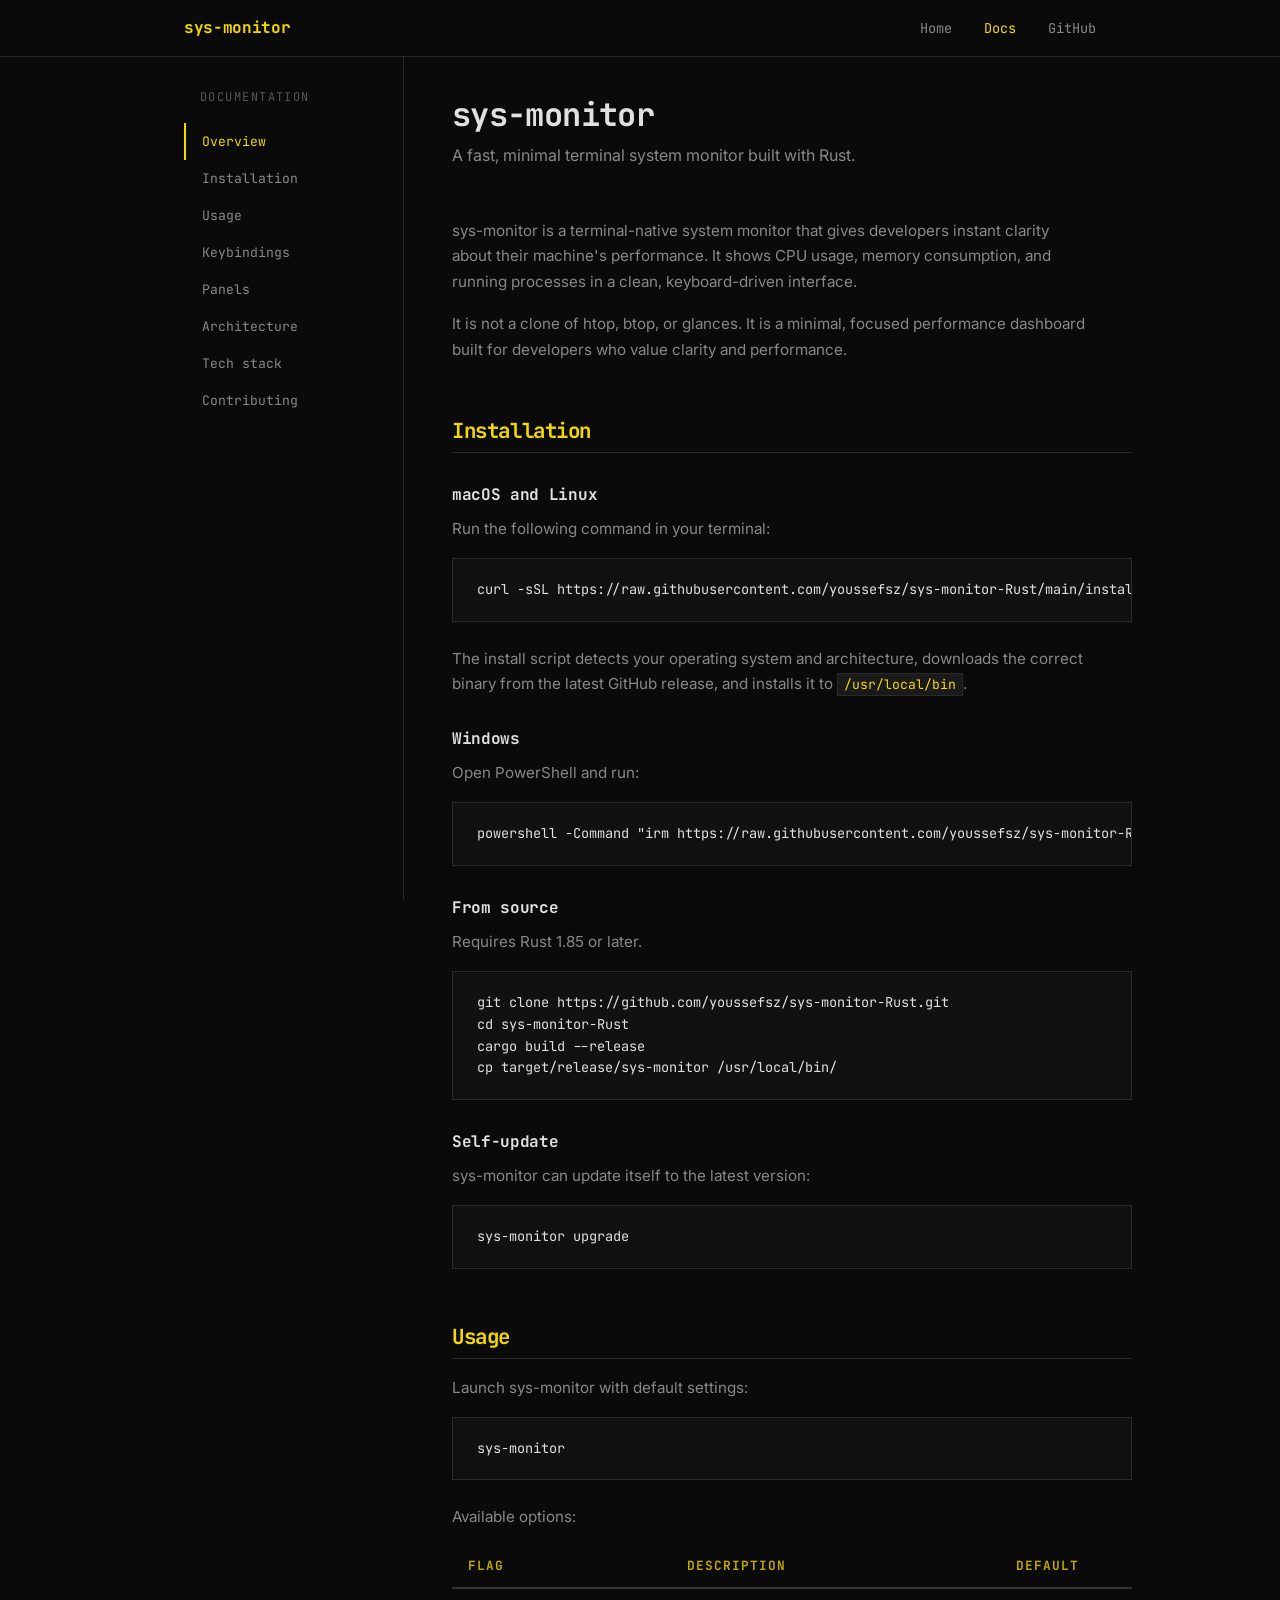
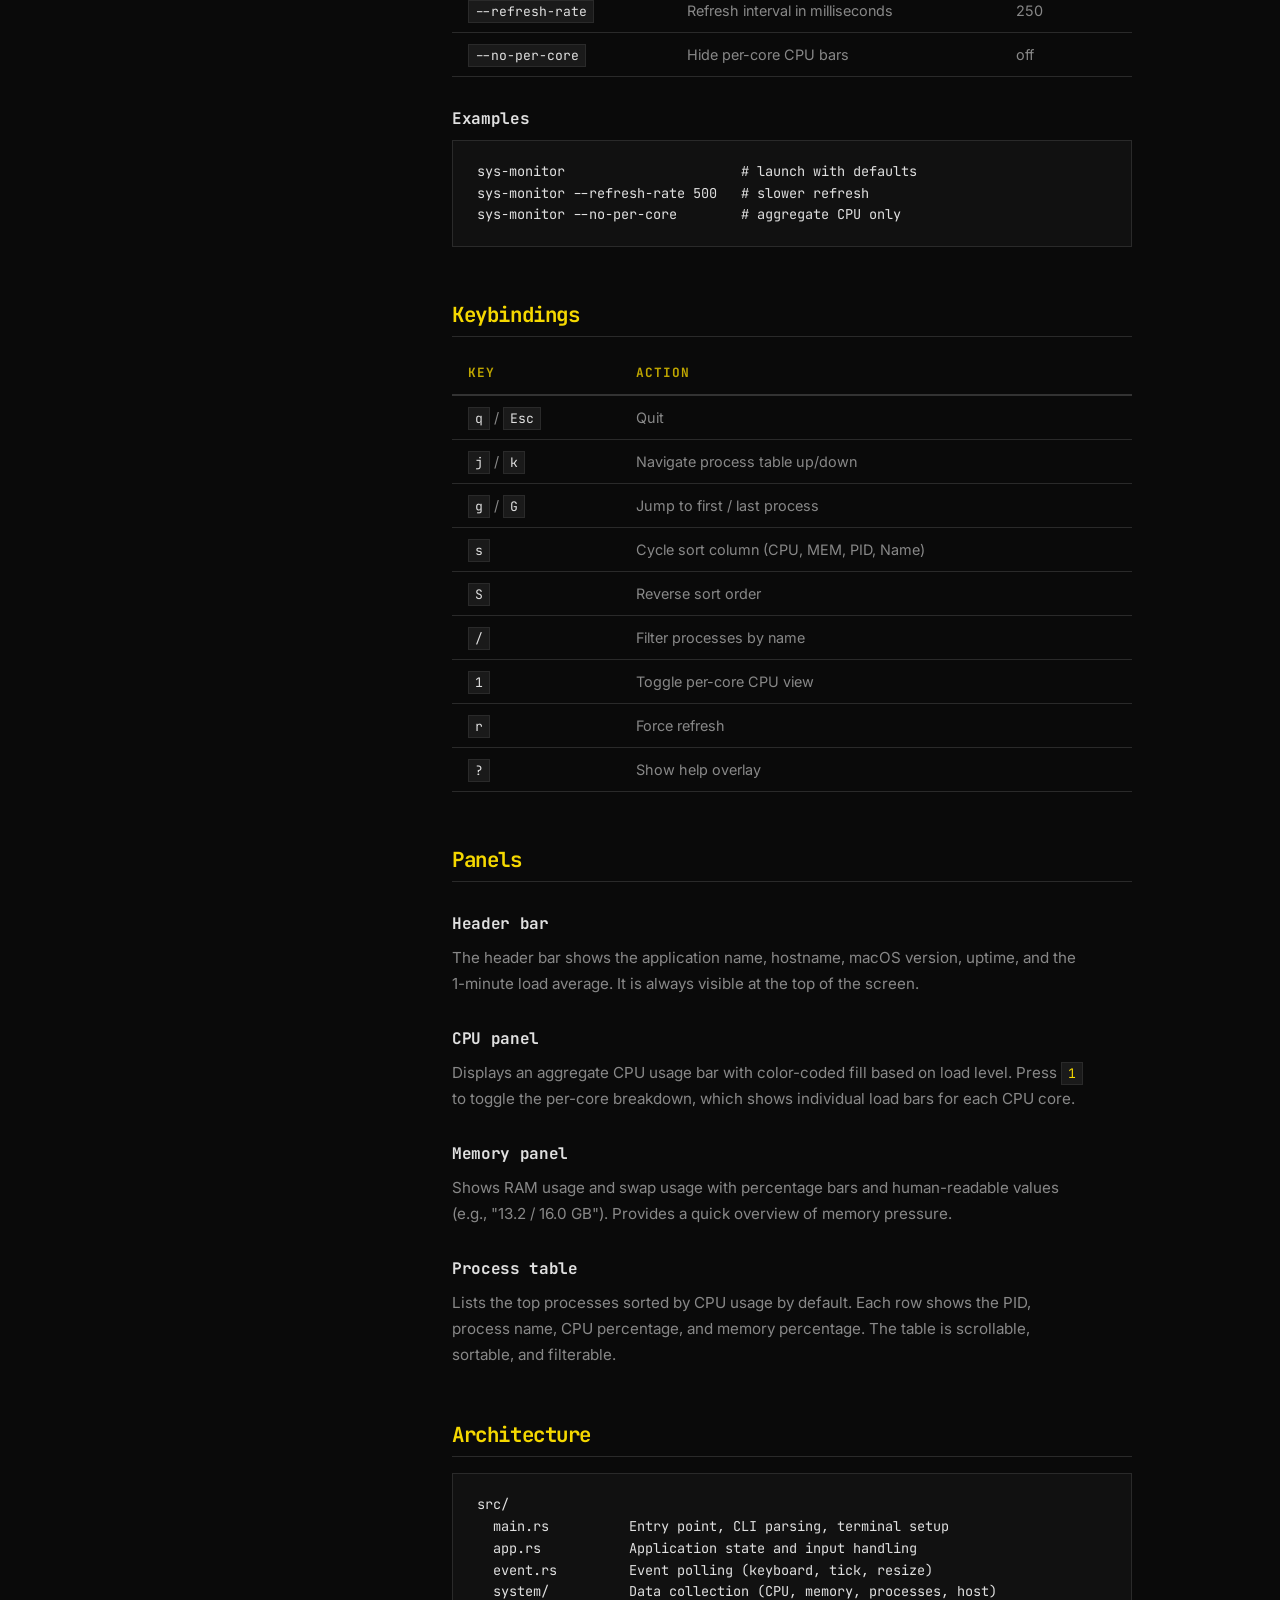
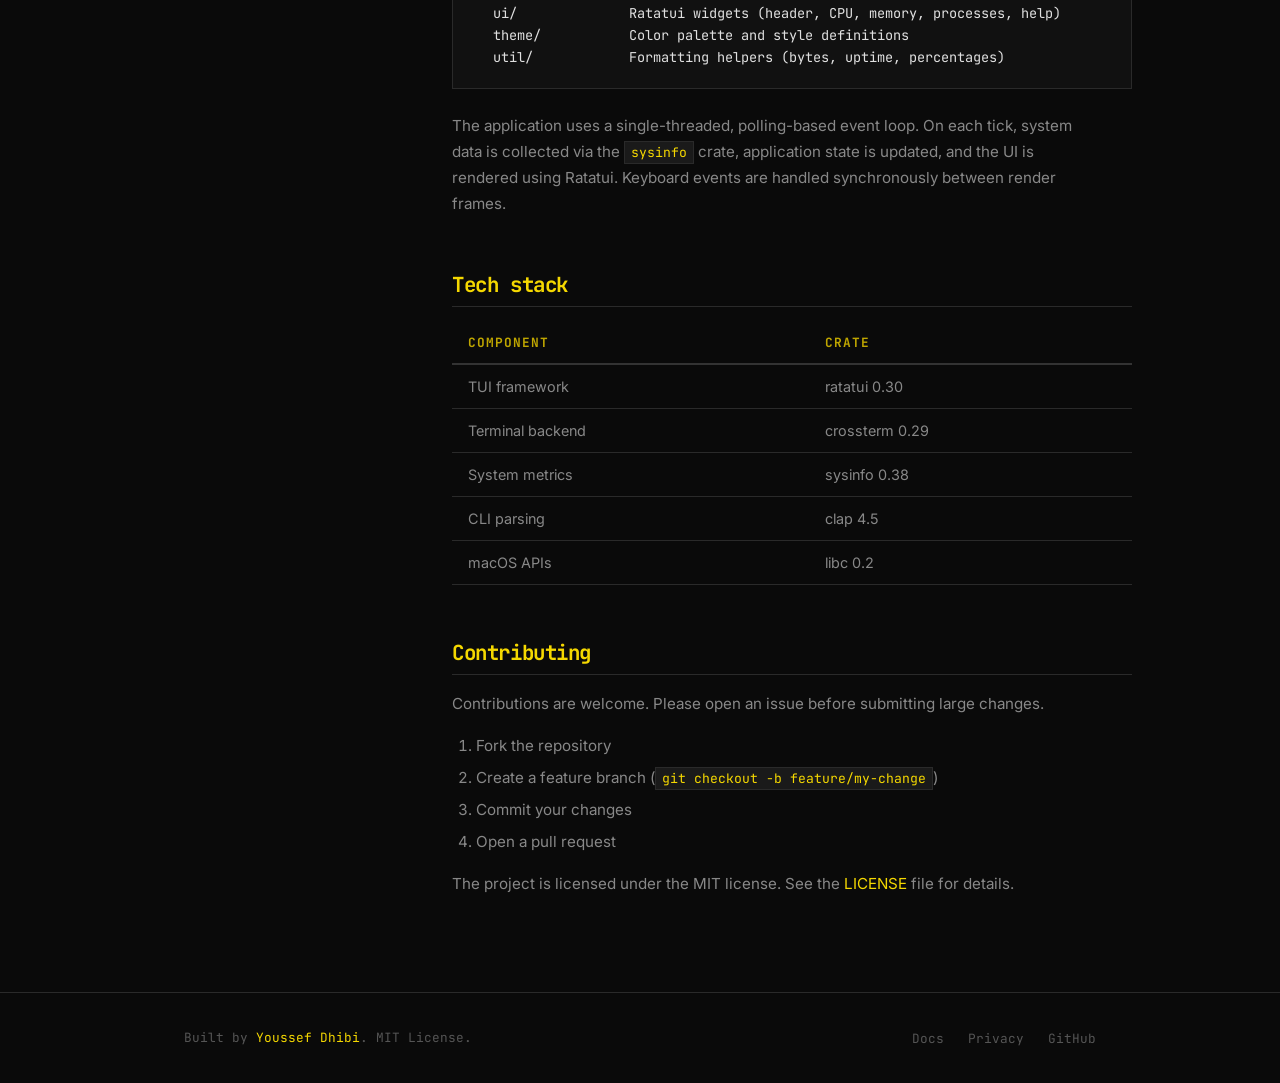
==== landing-page/docs/index.html @ a376467f "feat: add landing page with docs and privacy policy - Brutalist dark + yellow theme with hero sectio" ====
<!DOCTYPE html>
<html lang="en">

<head>
    <meta charset="UTF-8">
    <meta name="viewport" content="width=device-width, initial-scale=1.0">
    <title>Documentation - sys-monitor</title>
    <meta name="description"
        content="Documentation for sys-monitor. Installation, usage, keybindings, configuration, and project architecture.">
    <link rel="preconnect" href="https://fonts.googleapis.com">
    <link rel="preconnect" href="https://fonts.gstatic.com" crossorigin>
    <link
        href="https://fonts.googleapis.com/css2?family=Inter:wght@400;500;600&family=JetBrains+Mono:wght@400;500;700&display=swap"
        rel="stylesheet">
    <link rel="stylesheet" href="../style.css">
</head>

<body>

    <!-- ── Navigation ─────────────────────────────────────────── -->

    <nav class="nav">
        <div class="nav-inner">
            <a href="../" class="nav-brand">sys-monitor</a>
            <button class="nav-mobile-toggle" id="nav-toggle" aria-label="Toggle navigation">
                &#9776;
            </button>
            <ul class="nav-links" id="nav-links">
                <li><a href="../">Home</a></li>
                <li><a href="./" class="active">Docs</a></li>
                <li><a href="https://github.com/youssefsz/sys-monitor-Rust" target="_blank" rel="noopener">GitHub</a>
                </li>
            </ul>
        </div>
    </nav>

    <!-- ── Docs layout ────────────────────────────────────────── -->

    <div class="container docs-layout">

        <!-- Sidebar -->
        <aside class="docs-sidebar">
            <p class="docs-sidebar-title">Documentation</p>
            <ul class="docs-nav">
                <li><a href="#overview" class="active">Overview</a></li>
                <li><a href="#installation">Installation</a></li>
                <li><a href="#usage">Usage</a></li>
                <li><a href="#keybindings">Keybindings</a></li>
                <li><a href="#panels">Panels</a></li>
                <li><a href="#architecture">Architecture</a></li>
                <li><a href="#tech-stack">Tech stack</a></li>
                <li><a href="#contributing">Contributing</a></li>
            </ul>
        </aside>

        <!-- Content -->
        <main class="docs-content">

            <h1 id="overview">sys-monitor</h1>
            <p class="docs-subtitle">A fast, minimal terminal system monitor built with Rust.</p>

            <p>
                sys-monitor is a terminal-native system monitor that gives developers instant clarity
                about their machine's performance. It shows CPU usage, memory consumption, and running
                processes in a clean, keyboard-driven interface.
            </p>

            <p>
                It is not a clone of htop, btop, or glances. It is a minimal, focused performance
                dashboard built for developers who value clarity and performance.
            </p>

            <!-- ── Installation ─────────────────────────────────────── -->

            <h2 id="installation">Installation</h2>

            <h3>macOS and Linux</h3>
            <p>Run the following command in your terminal:</p>
            <div class="code-block">
                <button class="code-copy-btn">Copy</button>
                <pre>curl -sSL https://raw.githubusercontent.com/youssefsz/sys-monitor-Rust/main/install.sh | bash</pre>
            </div>

            <p>
                The install script detects your operating system and architecture, downloads the
                correct binary from the latest GitHub release, and installs it to <code>/usr/local/bin</code>.
            </p>

            <h3>Windows</h3>
            <p>Open PowerShell and run:</p>
            <div class="code-block">
                <button class="code-copy-btn">Copy</button>
                <pre>powershell -Command "irm https://raw.githubusercontent.com/youssefsz/sys-monitor-Rust/main/install.ps1 | iex"</pre>
            </div>

            <h3>From source</h3>
            <p>Requires Rust 1.85 or later.</p>
            <div class="code-block">
                <button class="code-copy-btn">Copy</button>
                <pre>git clone https://github.com/youssefsz/sys-monitor-Rust.git
cd sys-monitor-Rust
cargo build --release
cp target/release/sys-monitor /usr/local/bin/</pre>
            </div>

            <h3>Self-update</h3>
            <p>sys-monitor can update itself to the latest version:</p>
            <div class="code-block">
                <button class="code-copy-btn">Copy</button>
                <pre>sys-monitor upgrade</pre>
            </div>

            <!-- ── Usage ─────────────────────────────────────────────── -->

            <h2 id="usage">Usage</h2>

            <p>Launch sys-monitor with default settings:</p>
            <div class="code-block">
                <button class="code-copy-btn">Copy</button>
                <pre>sys-monitor</pre>
            </div>

            <p>Available options:</p>

            <table>
                <thead>
                    <tr>
                        <th>Flag</th>
                        <th>Description</th>
                        <th>Default</th>
                    </tr>
                </thead>
                <tbody>
                    <tr>
                        <td><code>--refresh-rate</code></td>
                        <td>Refresh interval in milliseconds</td>
                        <td>250</td>
                    </tr>
                    <tr>
                        <td><code>--no-per-core</code></td>
                        <td>Hide per-core CPU bars</td>
                        <td>off</td>
                    </tr>
                </tbody>
            </table>

            <h3>Examples</h3>
            <div class="code-block">
                <button class="code-copy-btn">Copy</button>
                <pre>sys-monitor                      # launch with defaults
sys-monitor --refresh-rate 500   # slower refresh
sys-monitor --no-per-core        # aggregate CPU only</pre>
            </div>

            <!-- ── Keybindings ───────────────────────────────────────── -->

            <h2 id="keybindings">Keybindings</h2>

            <table>
                <thead>
                    <tr>
                        <th>Key</th>
                        <th>Action</th>
                    </tr>
                </thead>
                <tbody>
                    <tr>
                        <td><code>q</code> / <code>Esc</code></td>
                        <td>Quit</td>
                    </tr>
                    <tr>
                        <td><code>j</code> / <code>k</code></td>
                        <td>Navigate process table up/down</td>
                    </tr>
                    <tr>
                        <td><code>g</code> / <code>G</code></td>
                        <td>Jump to first / last process</td>
                    </tr>
                    <tr>
                        <td><code>s</code></td>
                        <td>Cycle sort column (CPU, MEM, PID, Name)</td>
                    </tr>
                    <tr>
                        <td><code>S</code></td>
                        <td>Reverse sort order</td>
                    </tr>
                    <tr>
                        <td><code>/</code></td>
                        <td>Filter processes by name</td>
                    </tr>
                    <tr>
                        <td><code>1</code></td>
                        <td>Toggle per-core CPU view</td>
                    </tr>
                    <tr>
                        <td><code>r</code></td>
                        <td>Force refresh</td>
                    </tr>
                    <tr>
                        <td><code>?</code></td>
                        <td>Show help overlay</td>
                    </tr>
                </tbody>
            </table>

            <!-- ── Panels ────────────────────────────────────────────── -->

            <h2 id="panels">Panels</h2>

            <h3>Header bar</h3>
            <p>
                The header bar shows the application name, hostname, macOS version, uptime,
                and the 1-minute load average. It is always visible at the top of the screen.
            </p>

            <h3>CPU panel</h3>
            <p>
                Displays an aggregate CPU usage bar with color-coded fill based on load level.
                Press <code>1</code> to toggle the per-core breakdown, which shows individual
                load bars for each CPU core.
            </p>

            <h3>Memory panel</h3>
            <p>
                Shows RAM usage and swap usage with percentage bars and human-readable values
                (e.g., "13.2 / 16.0 GB"). Provides a quick overview of memory pressure.
            </p>

            <h3>Process table</h3>
            <p>
                Lists the top processes sorted by CPU usage by default. Each row shows the
                PID, process name, CPU percentage, and memory percentage. The table is scrollable,
                sortable, and filterable.
            </p>

            <!-- ── Architecture ──────────────────────────────────────── -->

            <h2 id="architecture">Architecture</h2>

            <div class="code-block">
                <button class="code-copy-btn">Copy</button>
                <pre>src/
  main.rs          Entry point, CLI parsing, terminal setup
  app.rs           Application state and input handling
  event.rs         Event polling (keyboard, tick, resize)
  system/          Data collection (CPU, memory, processes, host)
  ui/              Ratatui widgets (header, CPU, memory, processes, help)
  theme/           Color palette and style definitions
  util/            Formatting helpers (bytes, uptime, percentages)</pre>
            </div>

            <p>
                The application uses a single-threaded, polling-based event loop. On each tick,
                system data is collected via the <code>sysinfo</code> crate, application state is
                updated, and the UI is rendered using Ratatui. Keyboard events are handled
                synchronously between render frames.
            </p>

            <!-- ── Tech stack ────────────────────────────────────────── -->

            <h2 id="tech-stack">Tech stack</h2>

            <table>
                <thead>
                    <tr>
                        <th>Component</th>
                        <th>Crate</th>
                    </tr>
                </thead>
                <tbody>
                    <tr>
                        <td>TUI framework</td>
                        <td>ratatui 0.30</td>
                    </tr>
                    <tr>
                        <td>Terminal backend</td>
                        <td>crossterm 0.29</td>
                    </tr>
                    <tr>
                        <td>System metrics</td>
                        <td>sysinfo 0.38</td>
                    </tr>
                    <tr>
                        <td>CLI parsing</td>
                        <td>clap 4.5</td>
                    </tr>
                    <tr>
                        <td>macOS APIs</td>
                        <td>libc 0.2</td>
                    </tr>
                </tbody>
            </table>

            <!-- ── Contributing ──────────────────────────────────────── -->

            <h2 id="contributing">Contributing</h2>

            <p>
                Contributions are welcome. Please open an issue before submitting large changes.
            </p>

            <ol>
                <li>Fork the repository</li>
                <li>Create a feature branch (<code>git checkout -b feature/my-change</code>)</li>
                <li>Commit your changes</li>
                <li>Open a pull request</li>
            </ol>

            <p>
                The project is licensed under the MIT license. See the
                <a href="https://github.com/youssefsz/sys-monitor-Rust/blob/main/LICENSE" target="_blank"
                    rel="noopener">LICENSE</a>
                file for details.
            </p>

        </main>
    </div>

    <!-- ── Footer ─────────────────────────────────────────────── -->

    <footer class="footer">
        <div class="container footer-inner">
            <p class="footer-text">
                Built by <a href="https://youssef.tn" target="_blank" rel="noopener">Youssef Dhibi</a>. MIT License.
            </p>
            <ul class="footer-links">
                <li><a href="./">Docs</a></li>
                <li><a href="../privacy">Privacy</a></li>
                <li><a href="https://github.com/youssefsz/sys-monitor-Rust" target="_blank" rel="noopener">GitHub</a>
                </li>
            </ul>
        </div>
    </footer>

    <script src="../main.js"></script>
</body>

</html>
---- landing-page/style.css ----
/* ================================================================
   sys-monitor landing page
   Brutalist dark + yellow theme
   ================================================================ */

/* ── Reset ─────────────────────────────────────────────────────── */

*,
*::before,
*::after {
    margin: 0;
    padding: 0;
    box-sizing: border-box;
}

/* ── Tokens ────────────────────────────────────────────────────── */

:root {
    --bg: #0a0a0a;
    --bg-surface: #111111;
    --bg-raised: #1a1a1a;
    --border: #2a2a2a;
    --border-bold: #333333;

    --yellow: #f5d800;
    --yellow-dim: #bfa600;
    --yellow-hover: #ffe63b;

    --text: #e0e0e0;
    --text-dim: #888888;
    --text-muted: #555555;

    --mono: "JetBrains Mono", "Fira Code", "SF Mono", "Cascadia Code", "Consolas", monospace;
    --sans: "Inter", "Helvetica Neue", Arial, sans-serif;

    --max-w: 960px;
    --gutter: 24px;
}

/* ── Base ──────────────────────────────────────────────────────── */

html {
    font-size: 16px;
    scroll-behavior: smooth;
    -webkit-font-smoothing: antialiased;
}

body {
    background: var(--bg);
    color: var(--text);
    font-family: var(--sans);
    line-height: 1.6;
}

a {
    color: var(--yellow);
    text-decoration: none;
}

a:hover {
    color: var(--yellow-hover);
}

::selection {
    background: var(--yellow);
    color: var(--bg);
}

img {
    max-width: 100%;
    display: block;
}

/* ── Typography ────────────────────────────────────────────────── */

h1,
h2,
h3,
h4 {
    font-family: var(--mono);
    font-weight: 700;
    line-height: 1.2;
    letter-spacing: -0.02em;
}

h1 {
    font-size: clamp(2.4rem, 5vw, 4rem);
}

h2 {
    font-size: clamp(1.4rem, 3vw, 2rem);
    margin-bottom: 16px;
}

h3 {
    font-size: 1.1rem;
    margin-bottom: 12px;
}

p {
    max-width: 640px;
}

code,
pre {
    font-family: var(--mono);
}

/* ── Layout ────────────────────────────────────────────────────── */

.container {
    max-width: var(--max-w);
    margin: 0 auto;
    padding: 0 var(--gutter);
}

.section {
    padding: 80px 0;
}

/* ── Navigation ────────────────────────────────────────────────── */

.nav {
    position: fixed;
    top: 0;
    left: 0;
    right: 0;
    z-index: 100;
    background: var(--bg);
    border-bottom: 1px solid var(--border);
}

.nav-inner {
    max-width: var(--max-w);
    margin: 0 auto;
    padding: 0 var(--gutter);
    display: flex;
    align-items: center;
    justify-content: space-between;
    height: 56px;
}

.nav-brand {
    font-family: var(--mono);
    font-weight: 700;
    font-size: 1rem;
    color: var(--yellow);
    letter-spacing: -0.02em;
}

.nav-links {
    display: flex;
    gap: 32px;
    list-style: none;
}

.nav-links a {
    color: var(--text-dim);
    font-family: var(--mono);
    font-size: 0.85rem;
    transition: color 0.15s;
}

.nav-links a:hover,
.nav-links a.active {
    color: var(--yellow);
}

.nav-mobile-toggle {
    display: none;
    background: none;
    border: none;
    color: var(--text);
    font-size: 1.4rem;
    cursor: pointer;
    padding: 4px;
}

/* ── Hero ──────────────────────────────────────────────────────── */

.hero {
    min-height: 100vh;
    display: flex;
    align-items: center;
    padding-top: 56px;
    border-bottom: 2px solid var(--yellow);
}

.hero-content {
    width: 100%;
}

.hero-tag {
    font-family: var(--mono);
    font-size: 0.8rem;
    color: var(--yellow-dim);
    text-transform: uppercase;
    letter-spacing: 0.15em;
    margin-bottom: 20px;
}

.hero h1 {
    color: var(--text);
    margin-bottom: 24px;
}

.hero h1 span {
    color: var(--yellow);
}

.hero-desc {
    font-size: 1.1rem;
    color: var(--text-dim);
    margin-bottom: 48px;
    line-height: 1.7;
}

/* ── Install block ─────────────────────────────────────────────── */

.install-block {
    margin-bottom: 48px;
}

.install-tabs {
    display: flex;
    gap: 0;
    margin-bottom: 0;
}

.install-tab {
    background: var(--bg-raised);
    border: 1px solid var(--border);
    border-bottom: none;
    padding: 10px 20px;
    font-family: var(--mono);
    font-size: 0.8rem;
    color: var(--text-dim);
    cursor: pointer;
    transition: background 0.15s, color 0.15s;
}

.install-tab:first-child {
    border-right: none;
}

.install-tab.active {
    background: var(--bg-surface);
    color: var(--yellow);
    border-top: 2px solid var(--yellow);
}

.install-cmd {
    background: var(--bg-surface);
    border: 1px solid var(--border);
    padding: 20px 24px;
    display: flex;
    align-items: center;
    justify-content: space-between;
    gap: 16px;
}

.install-cmd code {
    font-size: 0.9rem;
    color: var(--text);
    white-space: nowrap;
    overflow-x: auto;
}

.install-cmd-hidden {
    display: none;
}

.copy-btn {
    background: none;
    border: 1px solid var(--border-bold);
    color: var(--text-dim);
    font-family: var(--mono);
    font-size: 0.75rem;
    padding: 6px 14px;
    cursor: pointer;
    transition: border-color 0.15s, color 0.15s;
    white-space: nowrap;
    flex-shrink: 0;
}

.copy-btn:hover {
    border-color: var(--yellow);
    color: var(--yellow);
}

.copy-btn.copied {
    border-color: var(--yellow);
    color: var(--yellow);
}

/* ── Hero links ────────────────────────────────────────────────── */

.hero-links {
    display: flex;
    gap: 24px;
    flex-wrap: wrap;
}

.hero-links a {
    font-family: var(--mono);
    font-size: 0.85rem;
    color: var(--text-dim);
    border-bottom: 1px solid var(--border);
    padding-bottom: 2px;
    transition: color 0.15s, border-color 0.15s;
}

.hero-links a:hover {
    color: var(--yellow);
    border-color: var(--yellow);
}

/* ── Features (below hero) ─────────────────────────────────────── */

.features {
    border-bottom: 1px solid var(--border);
}

.features-grid {
    display: grid;
    grid-template-columns: repeat(3, 1fr);
    gap: 1px;
    background: var(--border);
}

.feature-card {
    background: var(--bg);
    padding: 40px 32px;
}

.feature-card h3 {
    font-family: var(--mono);
    color: var(--yellow);
    font-size: 0.9rem;
    text-transform: uppercase;
    letter-spacing: 0.08em;
    margin-bottom: 12px;
}

.feature-card p {
    color: var(--text-dim);
    font-size: 0.9rem;
    line-height: 1.6;
}

/* ── Footer ────────────────────────────────────────────────────── */

.footer {
    border-top: 1px solid var(--border);
    padding: 32px 0;
}

.footer-inner {
    display: flex;
    justify-content: space-between;
    align-items: center;
    flex-wrap: wrap;
    gap: 16px;
}

.footer-text {
    font-family: var(--mono);
    font-size: 0.8rem;
    color: var(--text-muted);
}

.footer-links {
    display: flex;
    gap: 24px;
    list-style: none;
}

.footer-links a {
    font-family: var(--mono);
    font-size: 0.8rem;
    color: var(--text-muted);
    transition: color 0.15s;
}

.footer-links a:hover {
    color: var(--yellow);
}

/* ================================================================
   DOCS PAGE
   ================================================================ */

.docs-layout {
    display: grid;
    grid-template-columns: 220px 1fr;
    gap: 48px;
    padding-top: 56px;
    min-height: 100vh;
}

.docs-sidebar {
    position: sticky;
    top: 56px;
    height: calc(100vh - 56px);
    overflow-y: auto;
    padding: 32px 0;
    border-right: 1px solid var(--border);
}

.docs-sidebar-title {
    font-family: var(--mono);
    font-size: 0.75rem;
    text-transform: uppercase;
    letter-spacing: 0.12em;
    color: var(--text-muted);
    margin-bottom: 16px;
    padding: 0 16px;
}

.docs-nav {
    list-style: none;
}

.docs-nav li a {
    display: block;
    padding: 8px 16px;
    font-family: var(--mono);
    font-size: 0.82rem;
    color: var(--text-dim);
    border-left: 2px solid transparent;
    transition: color 0.15s, border-color 0.15s;
}

.docs-nav li a:hover,
.docs-nav li a.active {
    color: var(--yellow);
    border-left-color: var(--yellow);
}

.docs-content {
    padding: 40px 0 80px;
    max-width: 680px;
}

.docs-content h1 {
    font-size: 2rem;
    margin-bottom: 8px;
}

.docs-content .docs-subtitle {
    color: var(--text-dim);
    font-size: 1rem;
    margin-bottom: 48px;
}

.docs-content h2 {
    font-size: 1.3rem;
    margin-top: 56px;
    margin-bottom: 16px;
    padding-bottom: 8px;
    border-bottom: 1px solid var(--border);
    color: var(--yellow);
}

.docs-content h3 {
    font-size: 1rem;
    margin-top: 32px;
    margin-bottom: 12px;
    color: var(--text);
}

.docs-content p {
    margin-bottom: 16px;
    color: var(--text-dim);
    font-size: 0.95rem;
    line-height: 1.7;
}

.docs-content ul,
.docs-content ol {
    margin-bottom: 16px;
    padding-left: 24px;
}

.docs-content li {
    color: var(--text-dim);
    font-size: 0.95rem;
    line-height: 1.7;
    margin-bottom: 6px;
}

.docs-content pre {
    background: var(--bg-surface);
    border: 1px solid var(--border);
    padding: 20px 24px;
    margin-bottom: 0;
    overflow-x: auto;
    font-size: 0.85rem;
    line-height: 1.6;
    color: var(--text);
}

.code-block {
    position: relative;
    margin-bottom: 24px;
}

.code-copy-btn {
    position: absolute;
    top: 8px;
    right: 8px;
    background: var(--bg-raised);
    border: 1px solid var(--border-bold);
    color: var(--text-dim);
    font-family: var(--mono);
    font-size: 0.7rem;
    padding: 4px 10px;
    cursor: pointer;
    transition: border-color 0.15s, color 0.15s, opacity 0.15s;
    opacity: 0;
    z-index: 1;
}

.code-block:hover .code-copy-btn {
    opacity: 1;
}

.code-copy-btn:hover {
    border-color: var(--yellow);
    color: var(--yellow);
}

.code-copy-btn.copied {
    border-color: var(--yellow);
    color: var(--yellow);
    opacity: 1;
}

.docs-content code {
    font-size: 0.85rem;
}

.docs-content p code,
.docs-content li code {
    background: var(--bg-raised);
    padding: 2px 6px;
    border: 1px solid var(--border);
    font-size: 0.82rem;
    color: var(--yellow);
}

.docs-content table {
    width: 100%;
    border-collapse: collapse;
    margin-bottom: 24px;
    font-size: 0.9rem;
}

.docs-content th {
    text-align: left;
    padding: 10px 16px;
    font-family: var(--mono);
    font-size: 0.8rem;
    text-transform: uppercase;
    letter-spacing: 0.08em;
    color: var(--yellow-dim);
    border-bottom: 2px solid var(--border-bold);
}

.docs-content td {
    padding: 10px 16px;
    border-bottom: 1px solid var(--border);
    color: var(--text-dim);
}

.docs-content td code {
    background: var(--bg-raised);
    padding: 2px 6px;
    border: 1px solid var(--border);
    font-size: 0.82rem;
    color: var(--text);
}

/* ================================================================
   PRIVACY / TERMS PAGE
   ================================================================ */

.legal-page {
    padding-top: 56px;
    min-height: 100vh;
}

.legal-content {
    max-width: 680px;
    margin: 0 auto;
    padding: 64px var(--gutter) 80px;
}

.legal-content h1 {
    font-size: 2rem;
    margin-bottom: 8px;
}

.legal-content .legal-updated {
    font-family: var(--mono);
    font-size: 0.8rem;
    color: var(--text-muted);
    margin-bottom: 48px;
}

.legal-content h2 {
    font-size: 1.2rem;
    margin-top: 48px;
    margin-bottom: 12px;
    color: var(--yellow);
}

.legal-content p {
    margin-bottom: 16px;
    color: var(--text-dim);
    font-size: 0.95rem;
    line-height: 1.7;
}

.legal-content ul {
    margin-bottom: 16px;
    padding-left: 24px;
}

.legal-content li {
    color: var(--text-dim);
    font-size: 0.95rem;
    line-height: 1.7;
    margin-bottom: 6px;
}

/* ================================================================
   RESPONSIVE
   ================================================================ */

@media (max-width: 768px) {
    :root {
        --gutter: 16px;
    }

    .nav-links {
        display: none;
        position: absolute;
        top: 56px;
        left: 0;
        right: 0;
        background: var(--bg);
        border-bottom: 1px solid var(--border);
        flex-direction: column;
        padding: 16px var(--gutter);
        gap: 12px;
    }

    .nav-links.open {
        display: flex;
    }

    .nav-mobile-toggle {
        display: block;
    }

    .features-grid {
        grid-template-columns: 1fr;
    }

    .docs-layout {
        grid-template-columns: 1fr;
        gap: 0;
    }

    .docs-sidebar {
        position: static;
        height: auto;
        border-right: none;
        border-bottom: 1px solid var(--border);
        padding: 24px 0;
    }

    .hero-links {
        flex-direction: column;
        gap: 12px;
    }

    .install-cmd {
        flex-direction: column;
        align-items: flex-start;
        gap: 12px;
    }

    .install-cmd code {
        font-size: 0.78rem;
    }

    .footer-inner {
        flex-direction: column;
        align-items: flex-start;
    }
}

@media (max-width: 480px) {
    .install-tabs {
        flex-direction: column;
    }

    .install-tab {
        border-right: 1px solid var(--border);
        border-bottom: none;
    }

    .install-tab:first-child {
        border-right: 1px solid var(--border);
    }

    .install-tab.active {
        border-top: none;
        border-left: 2px solid var(--yellow);
    }
}
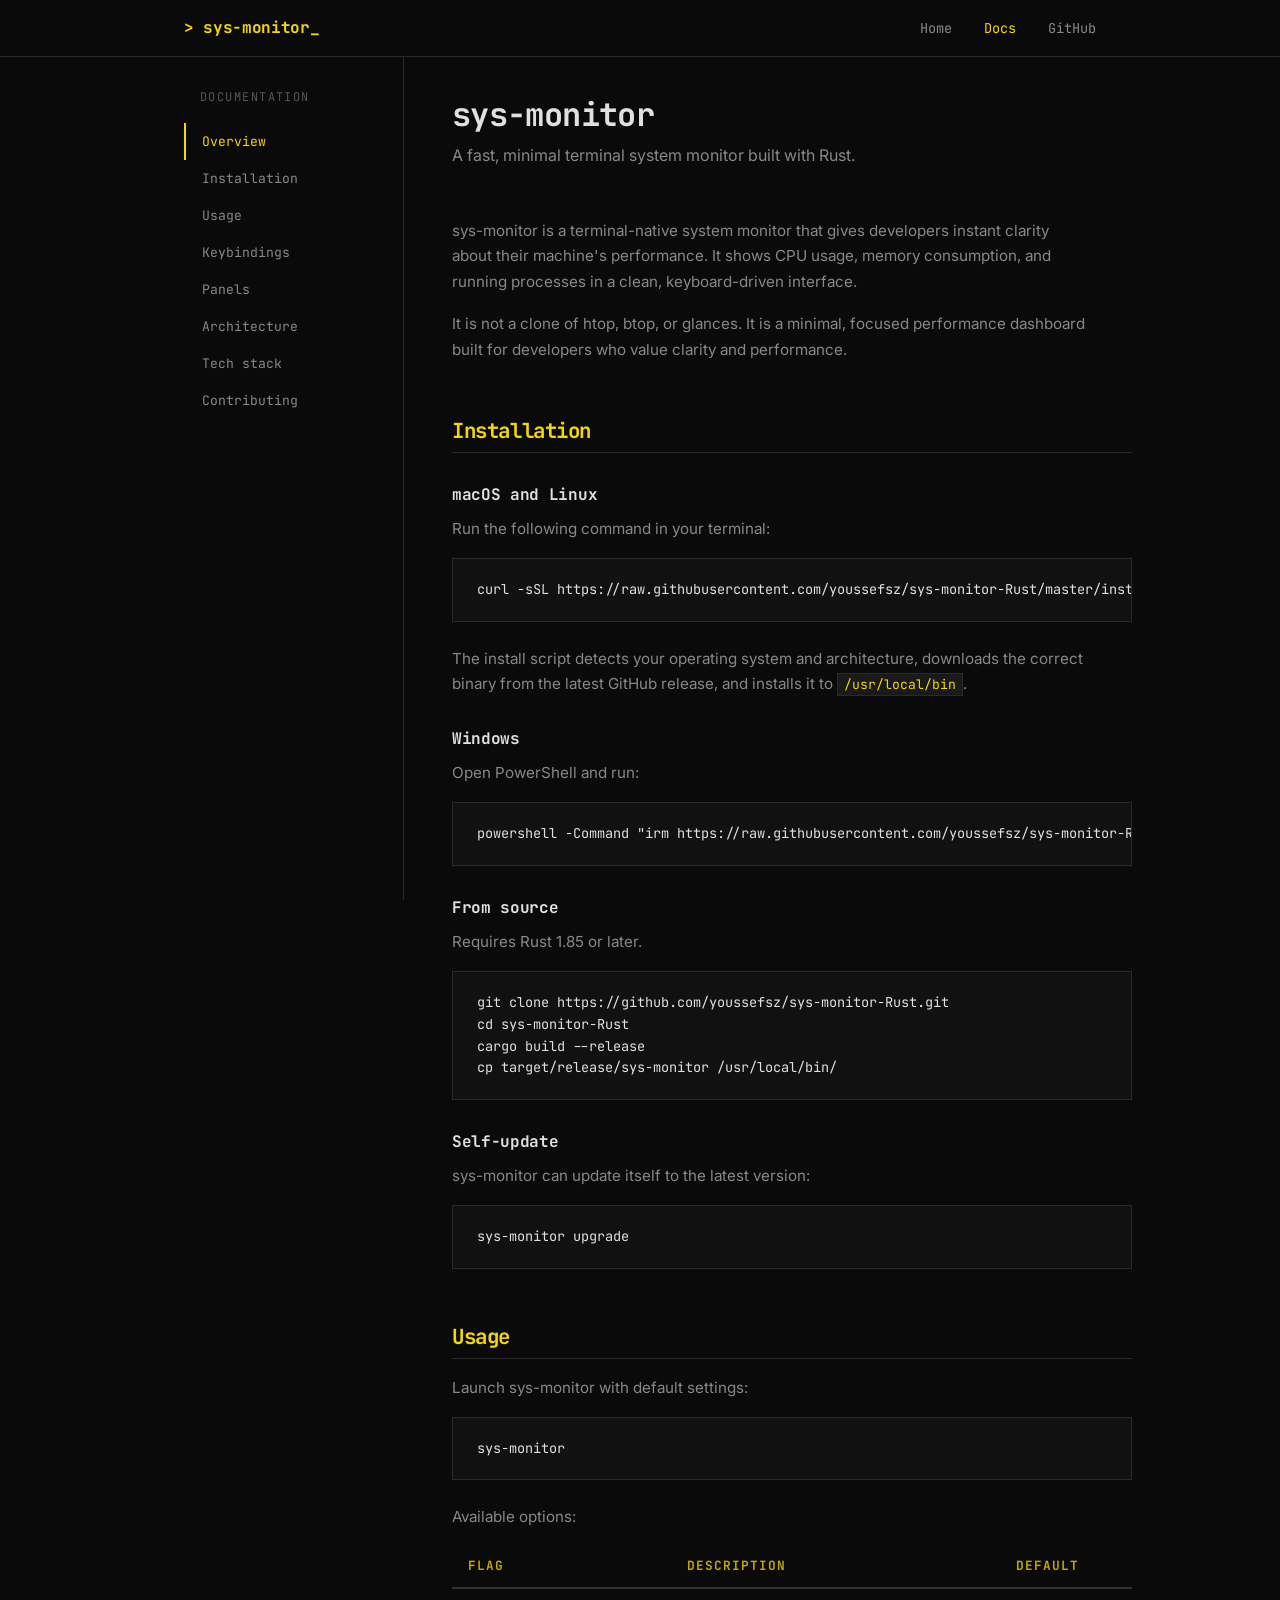
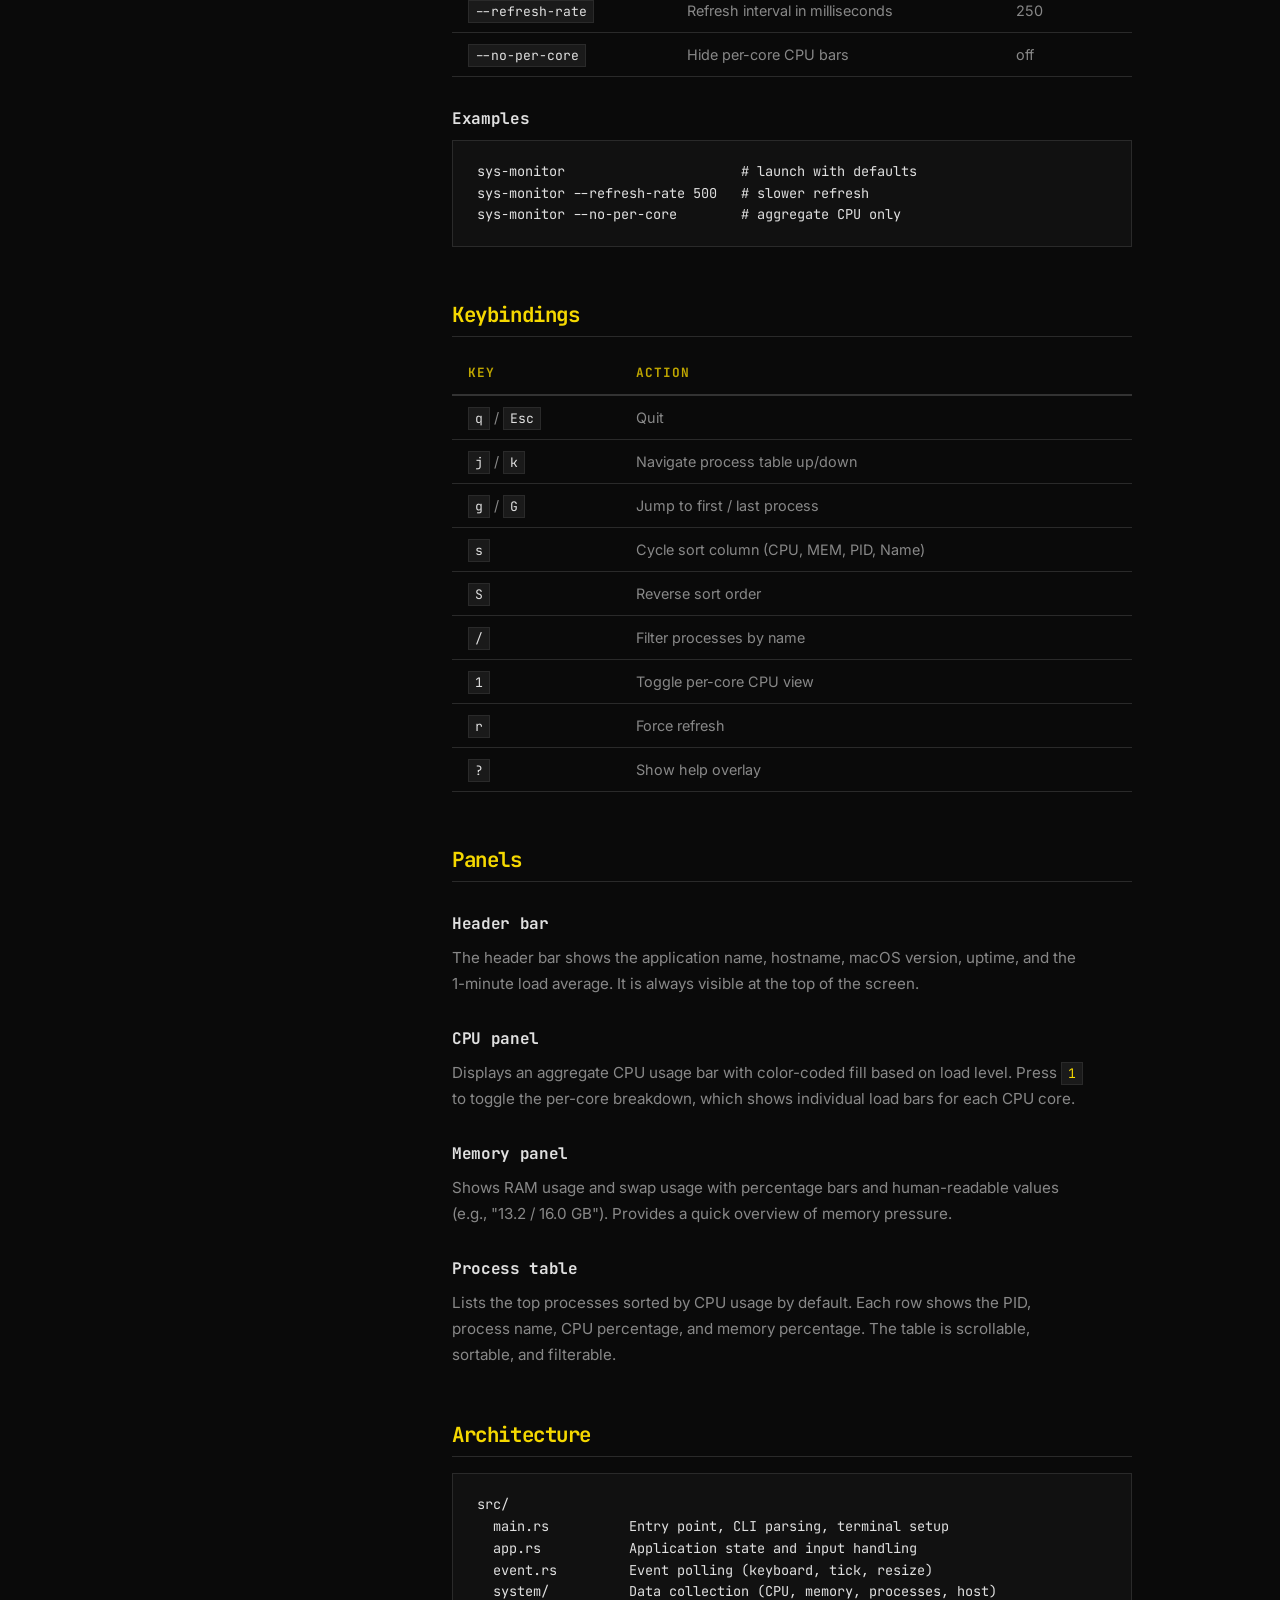
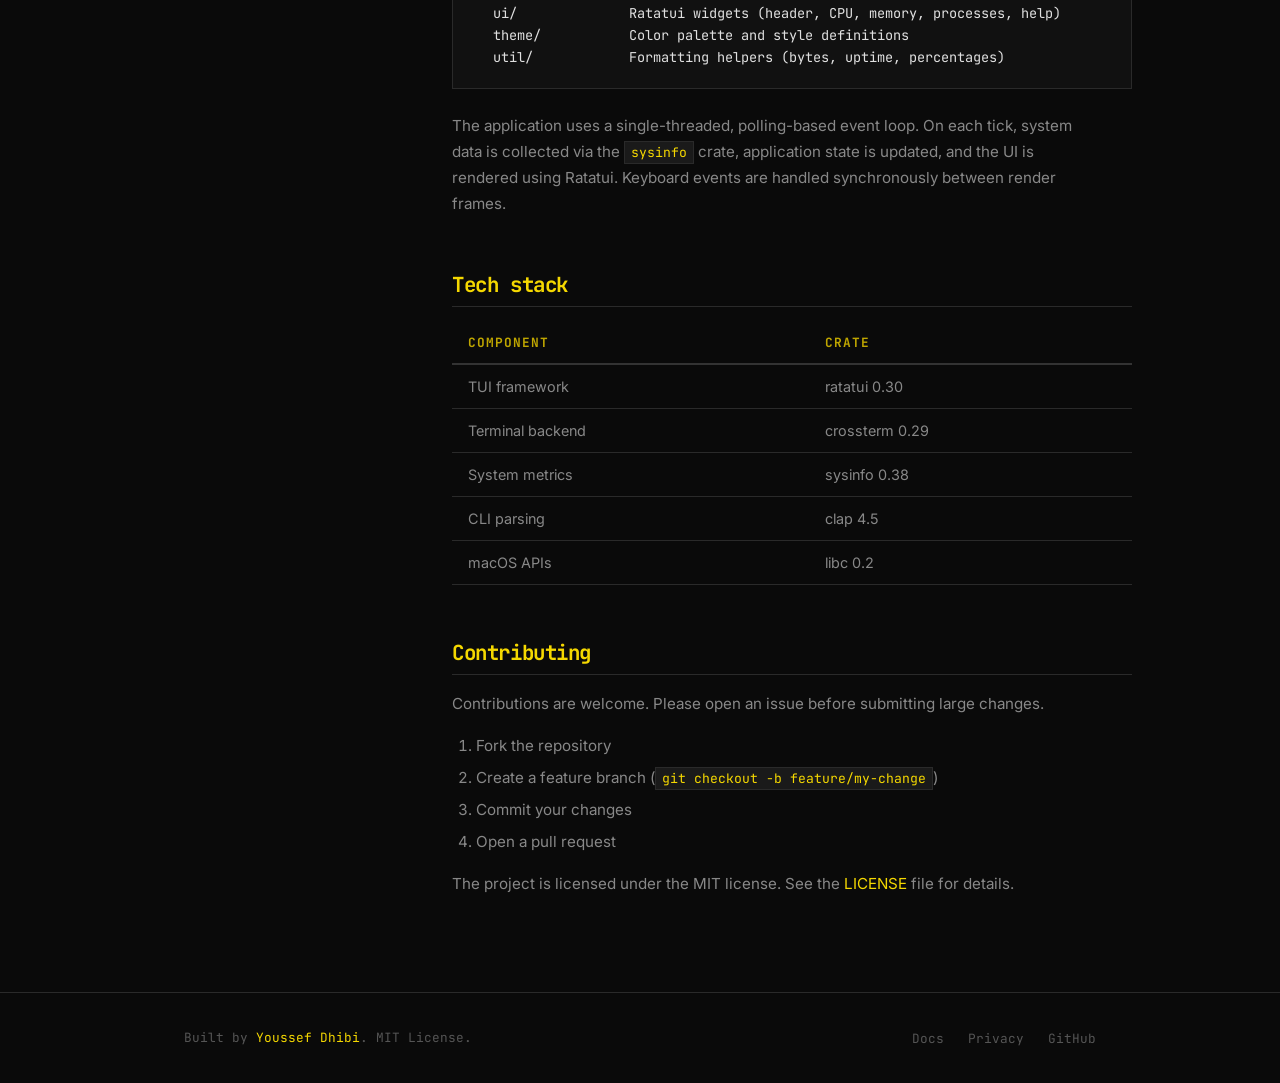
==== commit 063621b1: "feat: Add Windows installer, landing page script viewer, and comprehensive SEO tags" ====
--- a/landing-page/docs/index.html
+++ b/landing-page/docs/index.html
@@ -7,6 +7,34 @@
     <title>Documentation - sys-monitor</title>
     <meta name="description"
         content="Documentation for sys-monitor. Installation, usage, keybindings, configuration, and project architecture.">
+    <meta name="keywords" content="sys-monitor docs, documentation, rust system monitor, manual">
+    <meta name="author" content="Youssef Dhibi">
+    <link rel="canonical" href="https://sys-monitor.youssef.tn/docs/">
+
+    <!-- Open Graph / Facebook -->
+    <meta property="og:type" content="article">
+    <meta property="og:url" content="https://sys-monitor.youssef.tn/docs/">
+    <meta property="og:title" content="Documentation - sys-monitor">
+    <meta property="og:description"
+        content="Documentation for sys-monitor. Installation, usage, keybindings, configuration, and project architecture.">
+    <meta property="og:image" content="https://sys-monitor.youssef.tn/imgs/og-img/OG.png">
+
+    <!-- Twitter -->
+    <meta name="twitter:card" content="summary_large_image">
+    <meta name="twitter:url" content="https://sys-monitor.youssef.tn/docs/">
+    <meta name="twitter:title" content="Documentation - sys-monitor">
+    <meta name="twitter:description"
+        content="Documentation for sys-monitor. Installation, usage, keybindings, configuration, and project architecture.">
+    <meta name="twitter:image" content="https://sys-monitor.youssef.tn/imgs/og-img/OG.png">
+
+    <!-- Favicons -->
+    <link rel="apple-touch-icon" sizes="180x180" href="../imgs/favicons/apple-touch-icon.png">
+    <link rel="icon" type="image/png" sizes="32x32" href="../imgs/favicons/favicon-32x32.png">
+    <link rel="icon" type="image/png" sizes="16x16" href="../imgs/favicons/favicon-16x16.png">
+    <link rel="manifest" href="../imgs/favicons/site.webmanifest">
+    <link rel="shortcut icon" href="../imgs/favicons/favicon.ico">
+    <meta name="theme-color" content="#0a0a0a">
+
     <link rel="preconnect" href="https://fonts.googleapis.com">
     <link rel="preconnect" href="https://fonts.gstatic.com" crossorigin>
     <link
@@ -21,7 +49,8 @@
 
     <nav class="nav">
         <div class="nav-inner">
-            <a href="../" class="nav-brand">sys-monitor</a>
+            <a href="../" class="nav-brand"><span class="nav-chevron">&gt;</span> sys-monitor<span
+                    class="nav-cursor">_</span></a>
             <button class="nav-mobile-toggle" id="nav-toggle" aria-label="Toggle navigation">
                 &#9776;
             </button>
@@ -78,7 +107,7 @@
             <p>Run the following command in your terminal:</p>
             <div class="code-block">
                 <button class="code-copy-btn">Copy</button>
-                <pre>curl -sSL https://raw.githubusercontent.com/youssefsz/sys-monitor-Rust/main/install.sh | bash</pre>
+                <pre>curl -sSL https://raw.githubusercontent.com/youssefsz/sys-monitor-Rust/master/install.sh | bash</pre>
             </div>
 
             <p>
@@ -90,7 +119,7 @@
             <p>Open PowerShell and run:</p>
             <div class="code-block">
                 <button class="code-copy-btn">Copy</button>
-                <pre>powershell -Command "irm https://raw.githubusercontent.com/youssefsz/sys-monitor-Rust/main/install.ps1 | iex"</pre>
+                <pre>powershell -Command "irm https://raw.githubusercontent.com/youssefsz/sys-monitor-Rust/master/install.ps1 | iex"</pre>
             </div>
 
             <h3>From source</h3>
@@ -308,7 +337,7 @@
 
             <p>
                 The project is licensed under the MIT license. See the
-                <a href="https://github.com/youssefsz/sys-monitor-Rust/blob/main/LICENSE" target="_blank"
+                <a href="https://github.com/youssefsz/sys-monitor-Rust/blob/master/LICENSE" target="_blank"
                     rel="noopener">LICENSE</a>
                 file for details.
             </p>
--- a/landing-page/style.css
+++ b/landing-page/style.css
@@ -148,6 +148,26 @@
     letter-spacing: -0.02em;
 }
 
+.nav-chevron {
+    color: var(--yellow);
+}
+
+.nav-cursor {
+    animation: blink 1s step-end infinite;
+}
+
+@keyframes blink {
+
+    0%,
+    100% {
+        opacity: 1;
+    }
+
+    50% {
+        opacity: 0;
+    }
+}
+
 .nav-links {
     display: flex;
     gap: 32px;
@@ -221,10 +241,16 @@
     margin-bottom: 48px;
 }
 
+.install-header {
+    display: flex;
+    justify-content: space-between;
+    align-items: flex-end;
+    margin-bottom: 0;
+}
+
 .install-tabs {
     display: flex;
     gap: 0;
-    margin-bottom: 0;
 }
 
 .install-tab {
@@ -247,6 +273,23 @@
     background: var(--bg-surface);
     color: var(--yellow);
     border-top: 2px solid var(--yellow);
+}
+
+.view-script-link {
+    background: none;
+    border: none;
+    font-family: var(--mono);
+    font-size: 0.75rem;
+    color: var(--text-muted);
+    cursor: pointer;
+    padding: 10px 0;
+    text-decoration: underline;
+    text-underline-offset: 4px;
+    transition: color 0.15s;
+}
+
+.view-script-link:hover {
+    color: var(--yellow);
 }
 
 .install-cmd {
@@ -579,6 +622,93 @@
     border: 1px solid var(--border);
     font-size: 0.82rem;
     color: var(--text);
+}
+
+/* ── Modal ─────────────────────────────────────────────────────── */
+
+.modal {
+    display: none;
+    position: fixed;
+    top: 0;
+    left: 0;
+    width: 100%;
+    height: 100%;
+    background: rgba(0, 0, 0, 0.85);
+    backdrop-filter: blur(4px);
+    z-index: 1000;
+    align-items: center;
+    justify-content: center;
+    padding: 24px;
+}
+
+.modal.active {
+    display: flex;
+}
+
+.modal-content {
+    background: var(--bg-surface);
+    border: 2px solid var(--yellow);
+    width: 100%;
+    max-width: 800px;
+    max-height: 85vh;
+    display: flex;
+    flex-direction: column;
+    box-shadow: 0 20px 50px rgba(0, 0, 0, 0.5);
+}
+
+.modal-header {
+    padding: 20px 24px;
+    border-bottom: 1px solid var(--border);
+    display: flex;
+    justify-content: space-between;
+    align-items: center;
+}
+
+.modal-header h3 {
+    margin: 0;
+    color: var(--yellow);
+    font-size: 1rem;
+    text-transform: uppercase;
+    letter-spacing: 0.1em;
+}
+
+.modal-close {
+    background: none;
+    border: none;
+    color: var(--text-dim);
+    font-size: 1.5rem;
+    cursor: pointer;
+    line-height: 1;
+    transition: color 0.1s;
+}
+
+.modal-close:hover {
+    color: var(--yellow);
+}
+
+.modal-body {
+    padding: 0;
+    overflow-y: auto;
+    flex: 1;
+    background: #0d0d0d;
+}
+
+.modal-body pre {
+    margin: 0;
+    padding: 24px;
+    font-family: var(--mono);
+    font-size: 0.85rem;
+    line-height: 1.6;
+    color: var(--text);
+    white-space: pre-wrap;
+    word-break: break-all;
+}
+
+.modal-footer {
+    padding: 16px 24px;
+    border-top: 1px solid var(--border);
+    display: flex;
+    justify-content: flex-end;
 }
 
 /* ================================================================
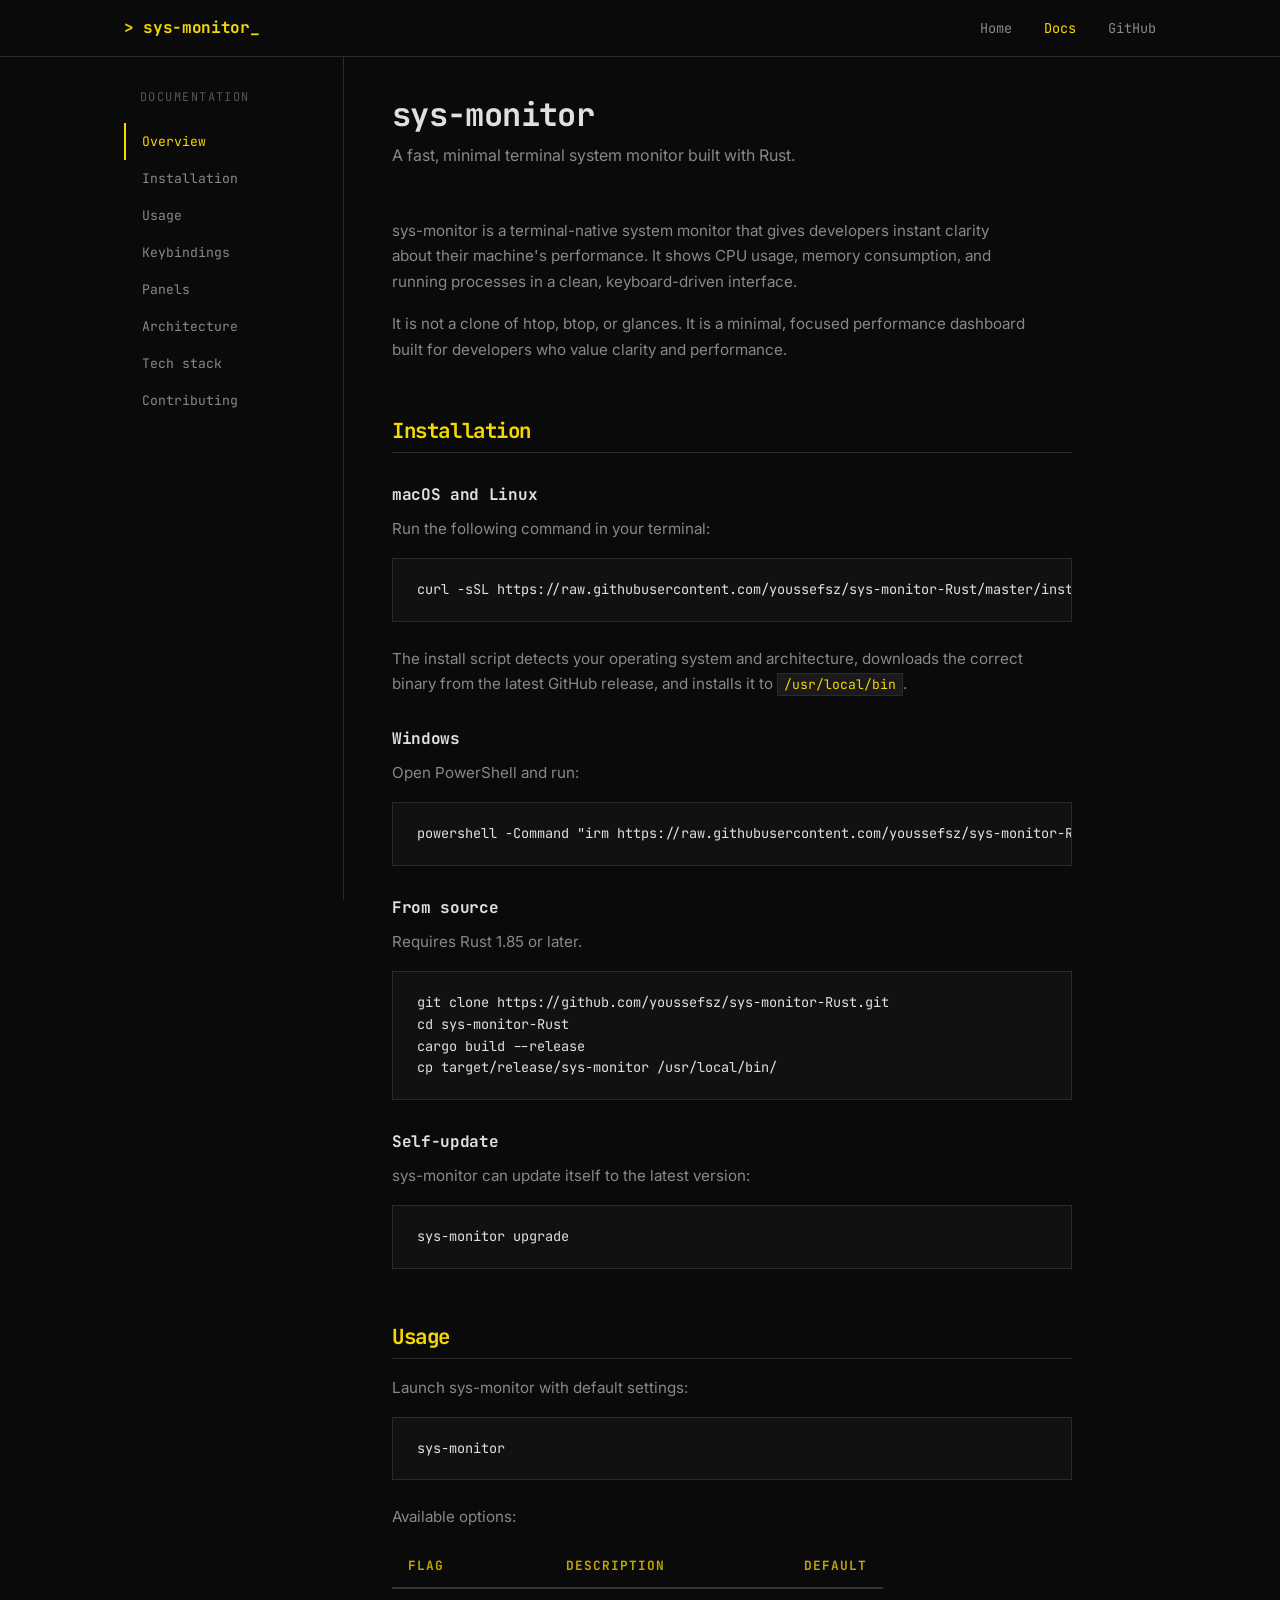
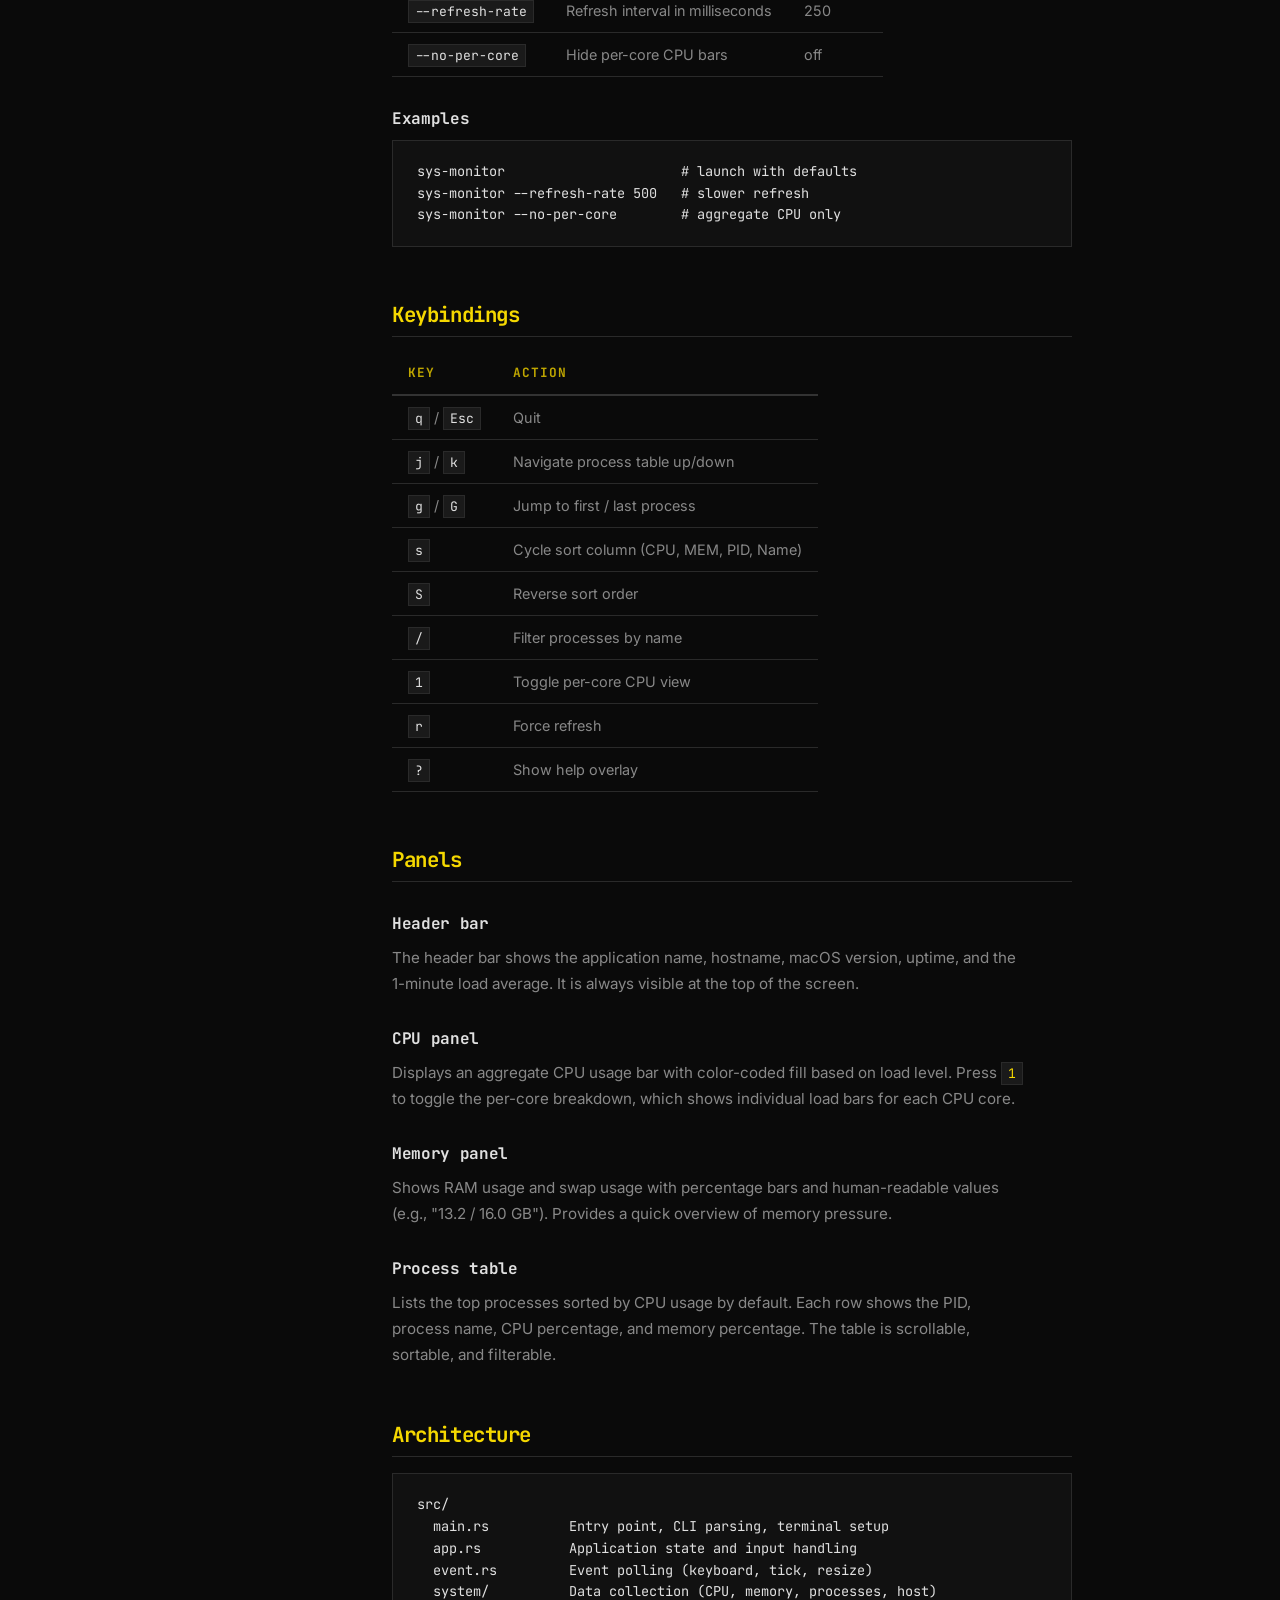
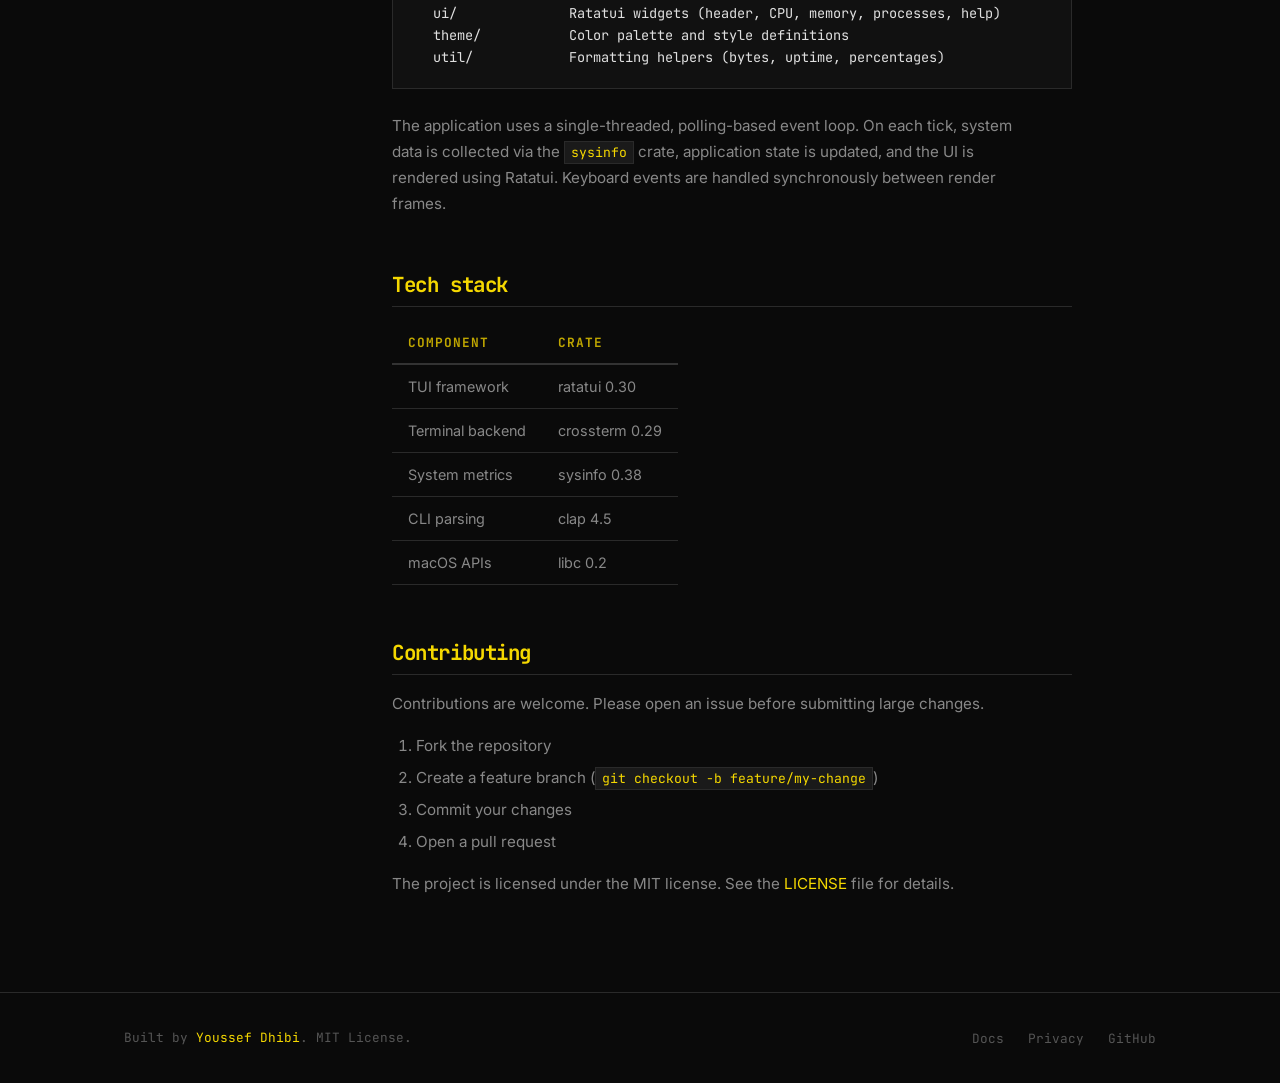
==== commit e9e02cb0: "feat(landing): add loading overlay system docs(readme): link actual preview screenshot Adds a creati" ====
--- a/landing-page/docs/index.html
+++ b/landing-page/docs/index.html
@@ -43,7 +43,14 @@
     <link rel="stylesheet" href="../style.css">
 </head>
 
-<body>
+<body class="no-scroll">
+
+    <!-- ── Loading Overlay ────────────────────────────────────── -->
+    <div id="loading-overlay" class="loading-overlay">
+        <div class="terminal-loader">
+            <span class="loader-text">sys-monitor</span><span class="loader-cursor"></span>
+        </div>
+    </div>
 
     <!-- ── Navigation ─────────────────────────────────────────── -->
 
@@ -362,6 +369,18 @@
     </footer>
 
     <script src="../main.js"></script>
+    <script>
+        window.addEventListener("load", function () {
+            var overlay = document.getElementById("loading-overlay");
+            if (overlay) {
+                overlay.classList.add("hidden");
+                setTimeout(function () {
+                    overlay.style.display = "none";
+                }, 500);
+            }
+            document.body.classList.remove("no-scroll");
+        });
+    </script>
 </body>
 
 </html>
--- a/landing-page/style.css
+++ b/landing-page/style.css
@@ -33,7 +33,7 @@
     --mono: "JetBrains Mono", "Fira Code", "SF Mono", "Cascadia Code", "Consolas", monospace;
     --sans: "Inter", "Helvetica Neue", Arial, sans-serif;
 
-    --max-w: 960px;
+    --max-w: 1080px;
     --gutter: 24px;
 }
 
@@ -52,6 +52,48 @@
     line-height: 1.6;
 }
 
+body.no-scroll {
+    overflow: hidden;
+}
+
+/* ── Loading Overlay ───────────────────────────────────────────── */
+
+.loading-overlay {
+    position: fixed;
+    top: 0;
+    left: 0;
+    width: 100%;
+    height: 100%;
+    background-color: var(--bg);
+    z-index: 9999;
+    display: flex;
+    justify-content: center;
+    align-items: center;
+    transition: opacity 0.5s ease-out, visibility 0.5s ease-out;
+}
+
+.loading-overlay.hidden {
+    opacity: 0;
+    visibility: hidden;
+}
+
+.terminal-loader {
+    font-family: var(--mono);
+    font-size: 1.2rem;
+    color: var(--yellow);
+    display: flex;
+    align-items: center;
+    gap: 8px;
+}
+
+.terminal-loader .loader-cursor {
+    display: inline-block;
+    width: 10px;
+    height: 1.2em;
+    background-color: var(--yellow);
+    animation: blink 1s step-end infinite;
+}
+
 a {
     color: var(--yellow);
     text-decoration: none;
@@ -84,7 +126,7 @@
 }
 
 h1 {
-    font-size: clamp(2.4rem, 5vw, 4rem);
+    font-size: clamp(2rem, 8vw, 4rem);
 }
 
 h2 {
@@ -208,6 +250,58 @@
 
 .hero-content {
     width: 100%;
+    display: flex;
+    flex-direction: column;
+    gap: 64px;
+    padding-top: 48px;
+    padding-bottom: 48px;
+}
+
+.hero-text {
+    width: 100%;
+    max-width: 720px;
+    min-width: 0;
+    margin: 0 auto;
+    display: flex;
+    flex-direction: column;
+    align-items: center;
+    text-align: center;
+}
+
+.hero-visual-wrapper {
+    width: 100%;
+    margin: 0 auto;
+    perspective: 1200px;
+    /* Provides the 3D space */
+}
+
+.hero-visual {
+    position: relative;
+    border: 2px solid var(--border);
+    border-radius: 6px;
+    background: var(--bg-surface);
+    overflow: hidden;
+    box-shadow: 6px 6px 0 var(--yellow);
+
+    /* Animation defaults driven by JS */
+    --scroll-progress: 0;
+
+    transform:
+        rotateX(calc((1 - var(--scroll-progress)) * 20deg)) scale(calc(0.85 + (var(--scroll-progress) * 0.15)));
+
+    transform-origin: top center;
+    will-change: transform;
+    transition: box-shadow 0.2s;
+}
+
+.hero-visual:hover {
+    box-shadow: 9px 9px 0 var(--yellow);
+}
+
+.hero-visual img {
+    width: 100%;
+    height: auto;
+    display: block;
 }
 
 .hero-tag {
@@ -238,7 +332,9 @@
 /* ── Install block ─────────────────────────────────────────────── */
 
 .install-block {
+    width: 100%;
     margin-bottom: 48px;
+    text-align: left;
 }
 
 .install-header {
@@ -307,6 +403,9 @@
     color: var(--text);
     white-space: nowrap;
     overflow-x: auto;
+    flex: 1;
+    min-width: 0;
+    width: 100%;
 }
 
 .install-cmd-hidden {
@@ -342,6 +441,7 @@
     display: flex;
     gap: 24px;
     flex-wrap: wrap;
+    justify-content: center;
 }
 
 .hero-links a {
@@ -435,7 +535,7 @@
 
 .docs-layout {
     display: grid;
-    grid-template-columns: 220px 1fr;
+    grid-template-columns: 220px minmax(0, 1fr);
     gap: 48px;
     padding-top: 56px;
     min-height: 100vh;
@@ -483,6 +583,7 @@
 .docs-content {
     padding: 40px 0 80px;
     max-width: 680px;
+    min-width: 0;
 }
 
 .docs-content h1 {
@@ -597,6 +698,9 @@
     border-collapse: collapse;
     margin-bottom: 24px;
     font-size: 0.9rem;
+    display: block;
+    overflow-x: auto;
+    -webkit-overflow-scrolling: touch;
 }
 
 .docs-content th {
@@ -773,6 +877,10 @@
         --gutter: 16px;
     }
 
+    .section {
+        padding: 60px 0;
+    }
+
     .nav-links {
         display: none;
         position: absolute;
@@ -782,6 +890,7 @@
         background: var(--bg);
         border-bottom: 1px solid var(--border);
         flex-direction: column;
+        align-items: center;
         padding: 16px var(--gutter);
         gap: 12px;
     }
@@ -799,7 +908,7 @@
     }
 
     .docs-layout {
-        grid-template-columns: 1fr;
+        grid-template-columns: minmax(0, 1fr);
         gap: 0;
     }
 
@@ -811,14 +920,25 @@
         padding: 24px 0;
     }
 
+    .hero {
+        min-height: auto;
+        padding-top: 100px;
+        padding-bottom: 60px;
+    }
+
+    .hero-content {
+        gap: 48px;
+    }
+
     .hero-links {
         flex-direction: column;
+        align-items: center;
         gap: 12px;
     }
 
     .install-cmd {
         flex-direction: column;
-        align-items: flex-start;
+        align-items: stretch;
         gap: 12px;
     }
 
@@ -828,26 +948,39 @@
 
     .footer-inner {
         flex-direction: column;
-        align-items: flex-start;
+        align-items: center;
+        text-align: center;
+        gap: 24px;
     }
 }
 
 @media (max-width: 480px) {
+    .install-header {
+        flex-wrap: wrap;
+    }
+
     .install-tabs {
-        flex-direction: column;
+        width: 100%;
+        order: 2;
+        display: flex;
+        flex-direction: row;
+    }
+
+    .view-script-link {
+        width: 100%;
+        order: 1;
+        text-align: right;
+        padding-top: 0;
+        padding-bottom: 8px;
     }
 
     .install-tab {
-        border-right: 1px solid var(--border);
+        flex: 1;
+        border: 1px solid var(--border);
         border-bottom: none;
     }
 
     .install-tab:first-child {
-        border-right: 1px solid var(--border);
-    }
-
-    .install-tab.active {
-        border-top: none;
-        border-left: 2px solid var(--yellow);
+        border-right: none;
     }
 }
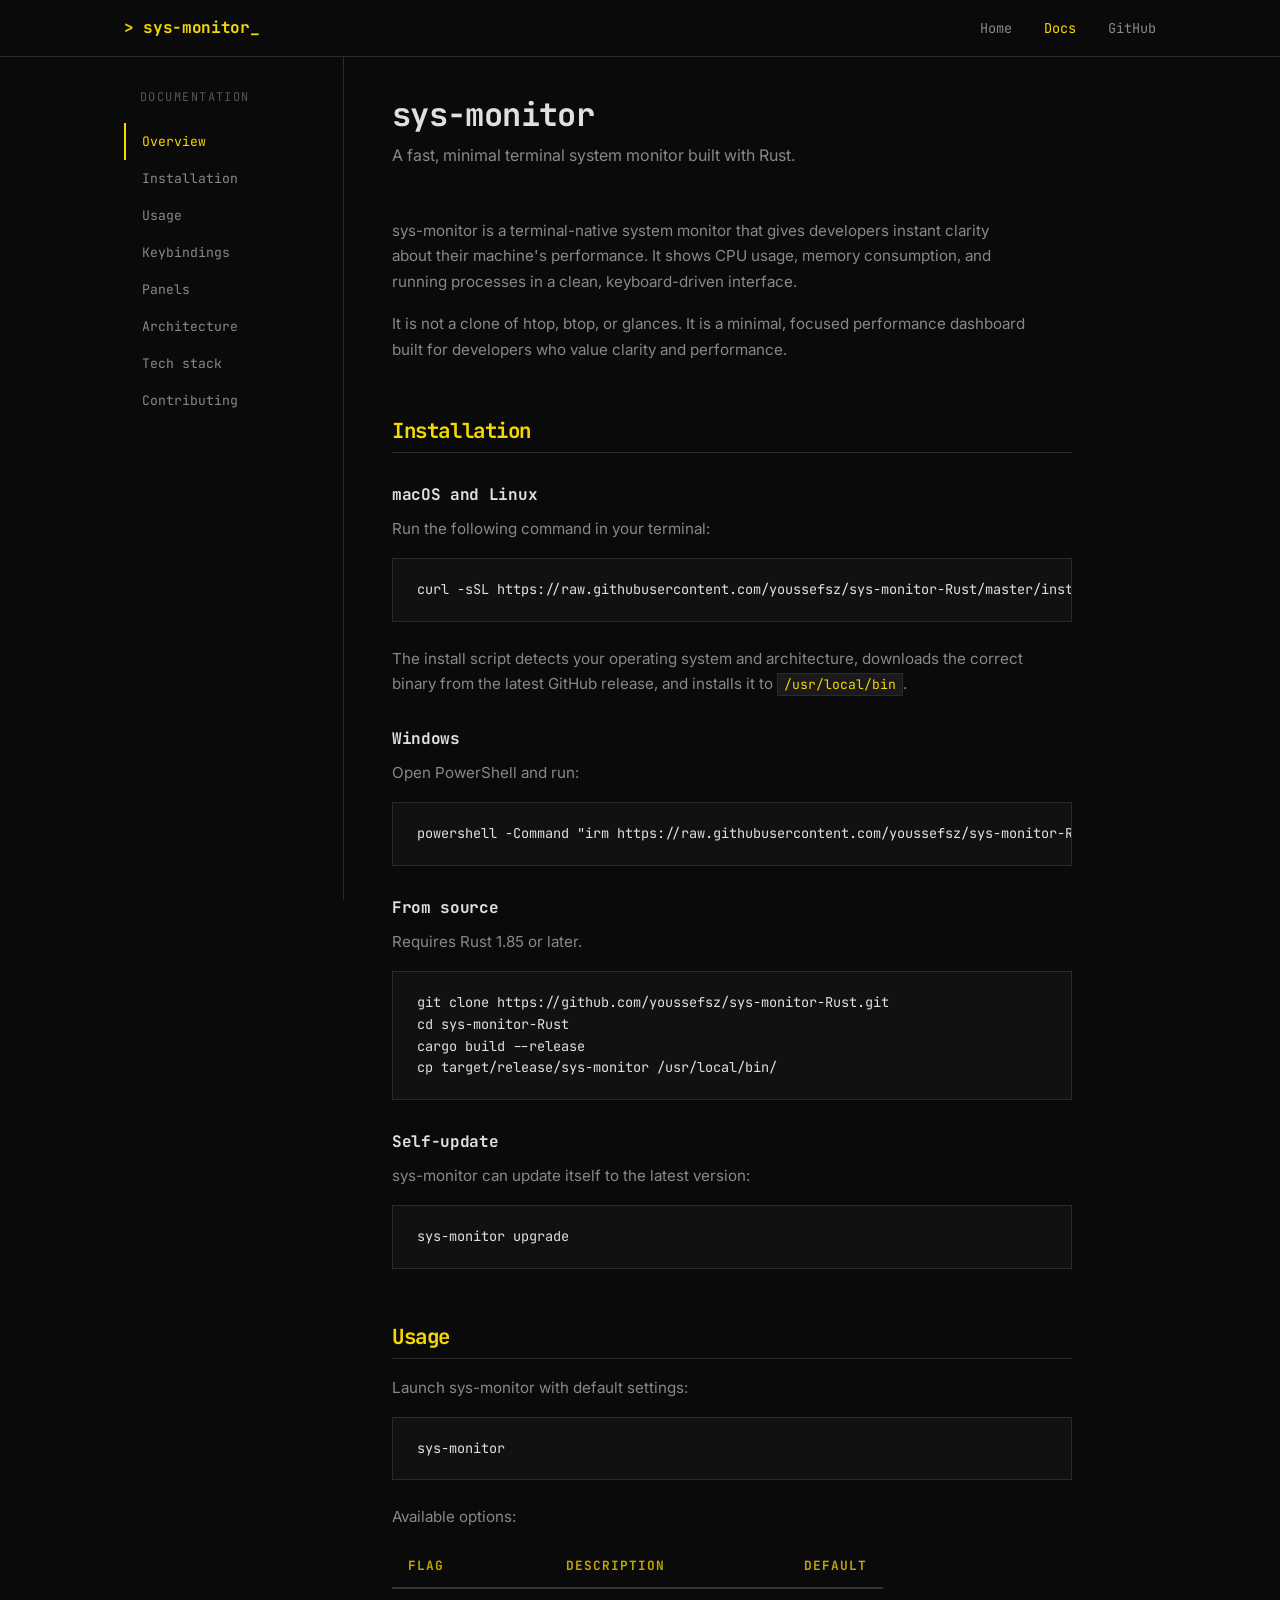
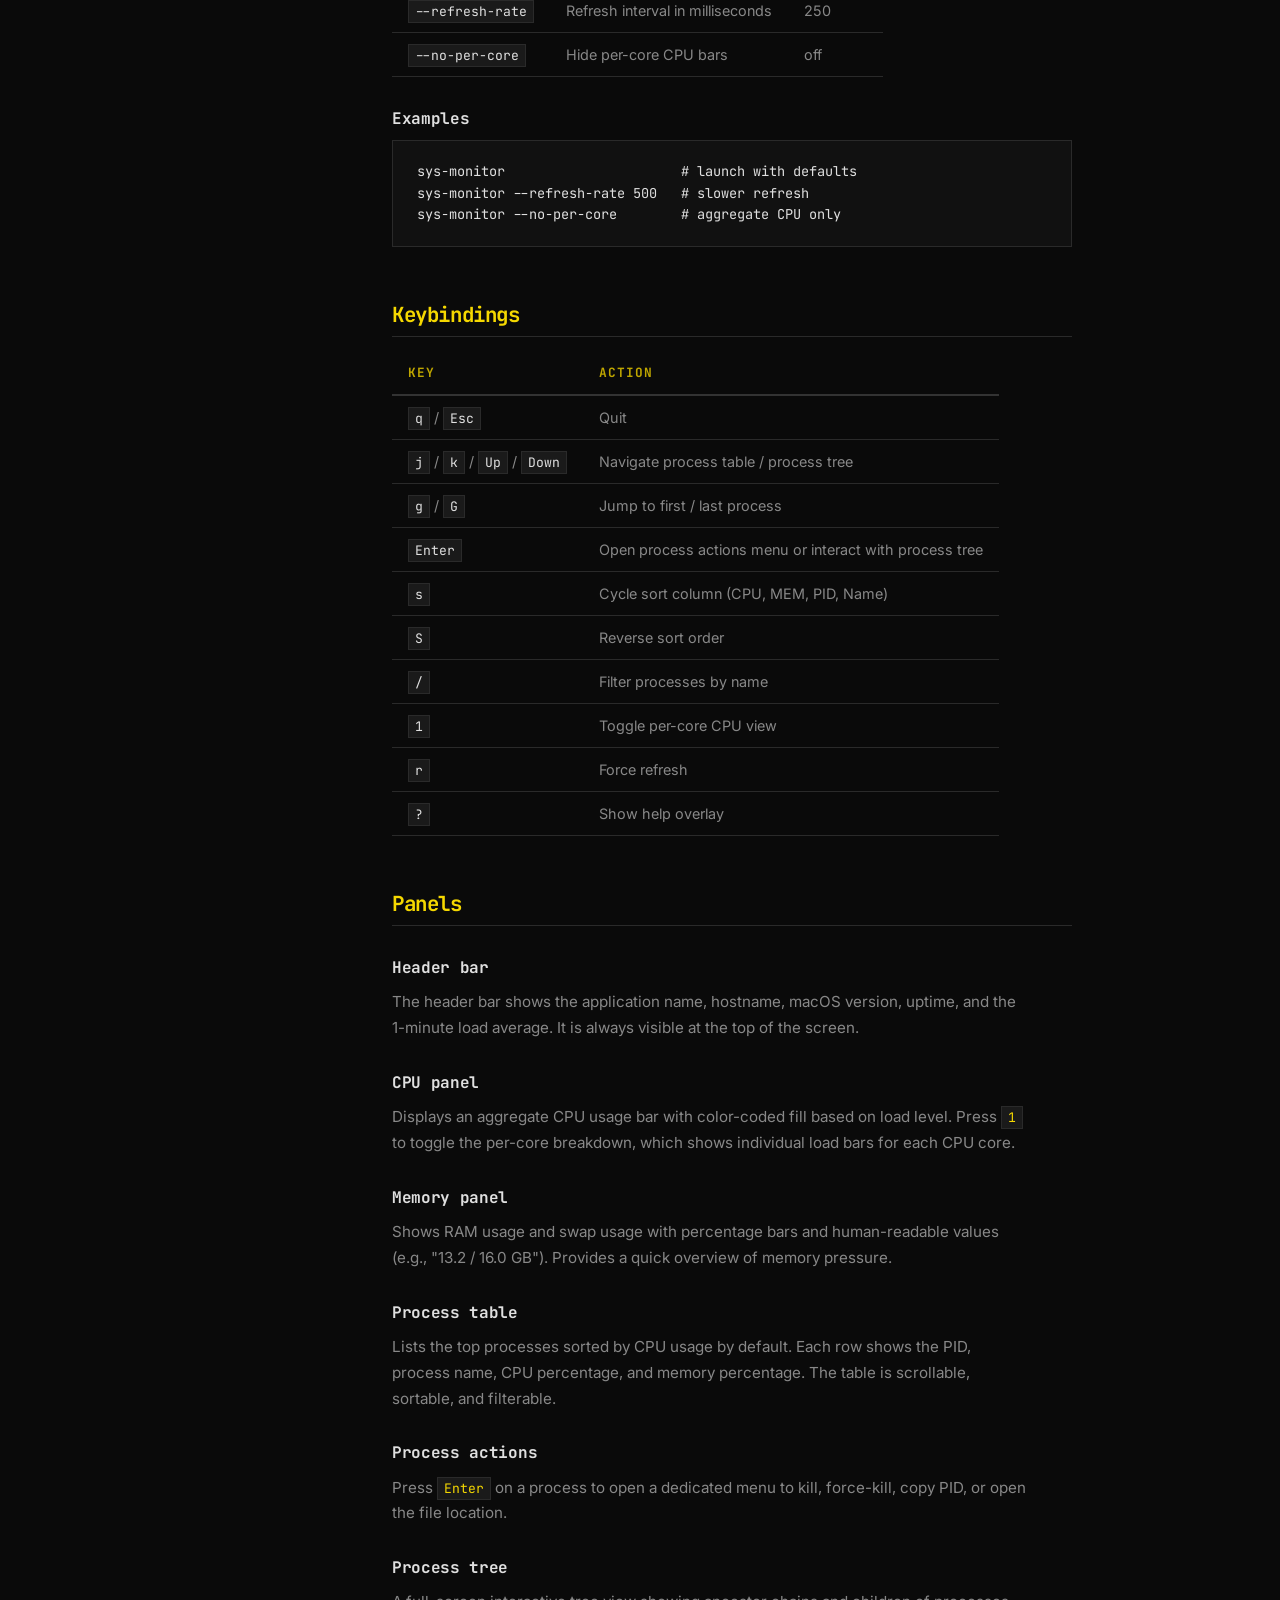
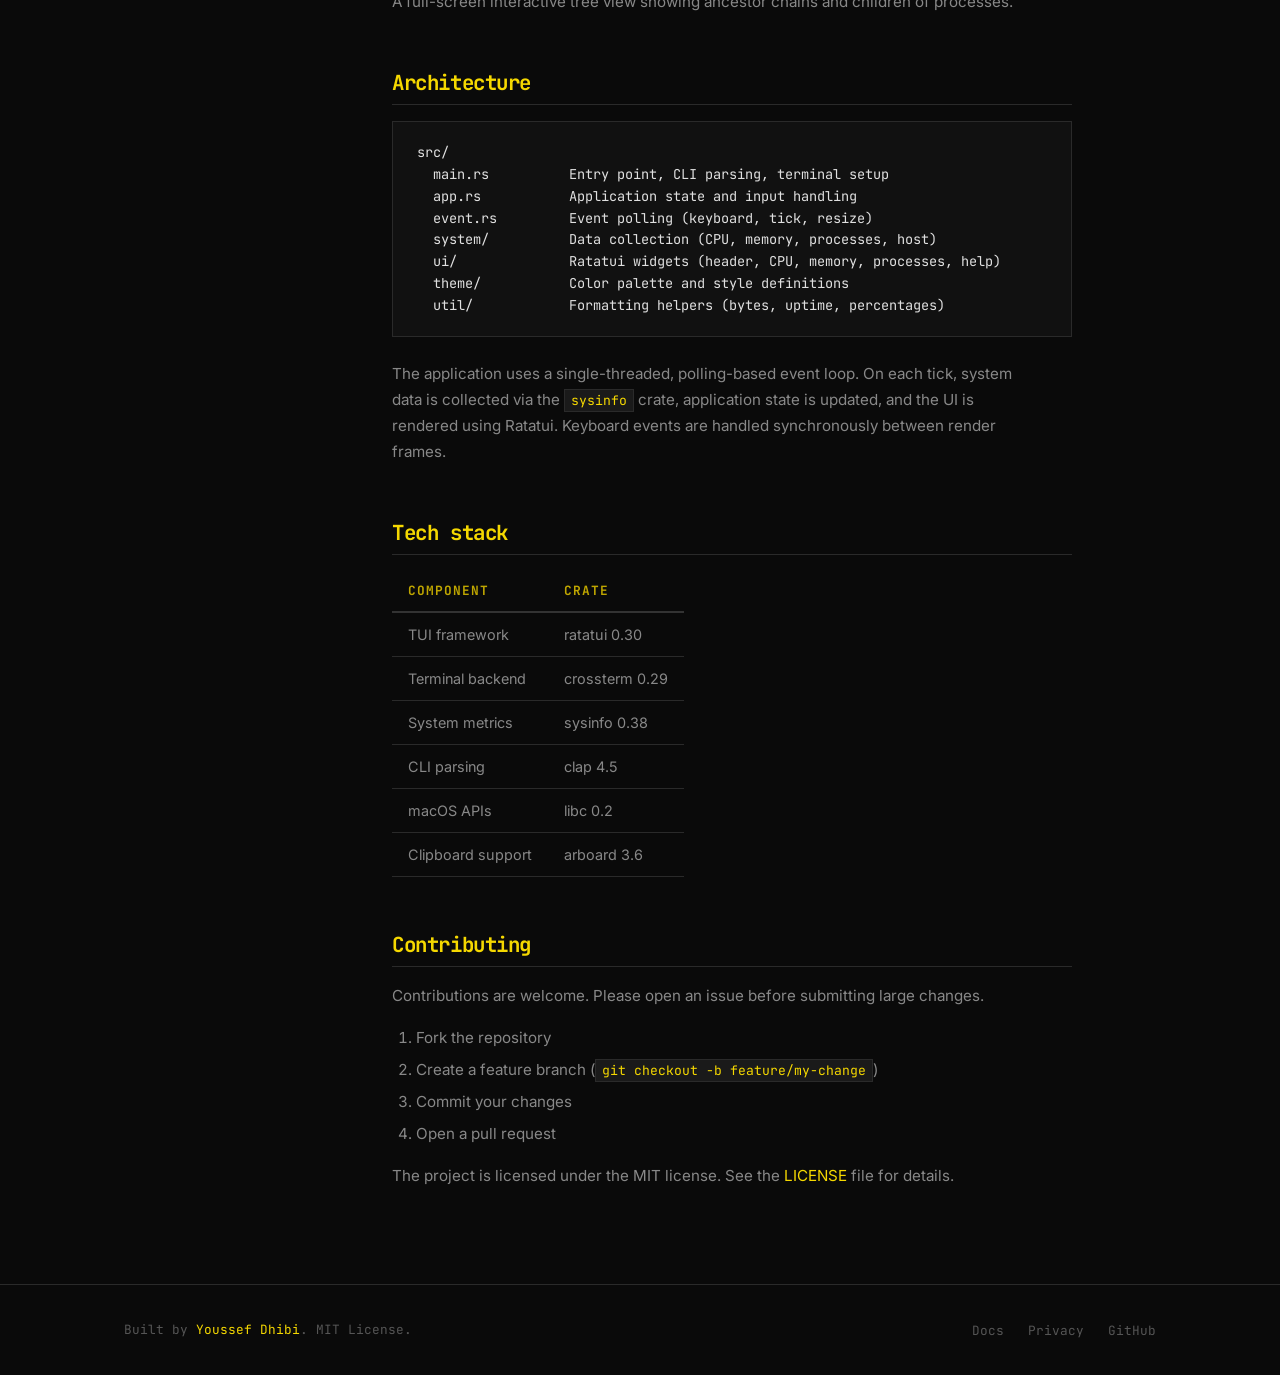
==== commit e4dd0453: "docs: update landing page and docs to reflect latest features - landing-page/docs/index.html:   - Up" ====
--- a/landing-page/docs/index.html
+++ b/landing-page/docs/index.html
@@ -205,12 +205,16 @@
                         <td>Quit</td>
                     </tr>
                     <tr>
-                        <td><code>j</code> / <code>k</code></td>
-                        <td>Navigate process table up/down</td>
+                        <td><code>j</code> / <code>k</code> / <code>Up</code> / <code>Down</code></td>
+                        <td>Navigate process table / process tree</td>
                     </tr>
                     <tr>
                         <td><code>g</code> / <code>G</code></td>
                         <td>Jump to first / last process</td>
+                    </tr>
+                    <tr>
+                        <td><code>Enter</code></td>
+                        <td>Open process actions menu or interact with process tree</td>
                     </tr>
                     <tr>
                         <td><code>s</code></td>
@@ -267,6 +271,17 @@
                 Lists the top processes sorted by CPU usage by default. Each row shows the
                 PID, process name, CPU percentage, and memory percentage. The table is scrollable,
                 sortable, and filterable.
+            </p>
+
+            <h3>Process actions</h3>
+            <p>
+                Press <code>Enter</code> on a process to open a dedicated menu to kill, force-kill, copy PID, or open
+                the file location.
+            </p>
+
+            <h3>Process tree</h3>
+            <p>
+                A full-screen interactive tree view showing ancestor chains and children of processes.
             </p>
 
             <!-- ── Architecture ──────────────────────────────────────── -->
@@ -323,6 +338,10 @@
                     <tr>
                         <td>macOS APIs</td>
                         <td>libc 0.2</td>
+                    </tr>
+                    <tr>
+                        <td>Clipboard support</td>
+                        <td>arboard 3.6</td>
                     </tr>
                 </tbody>
             </table>
